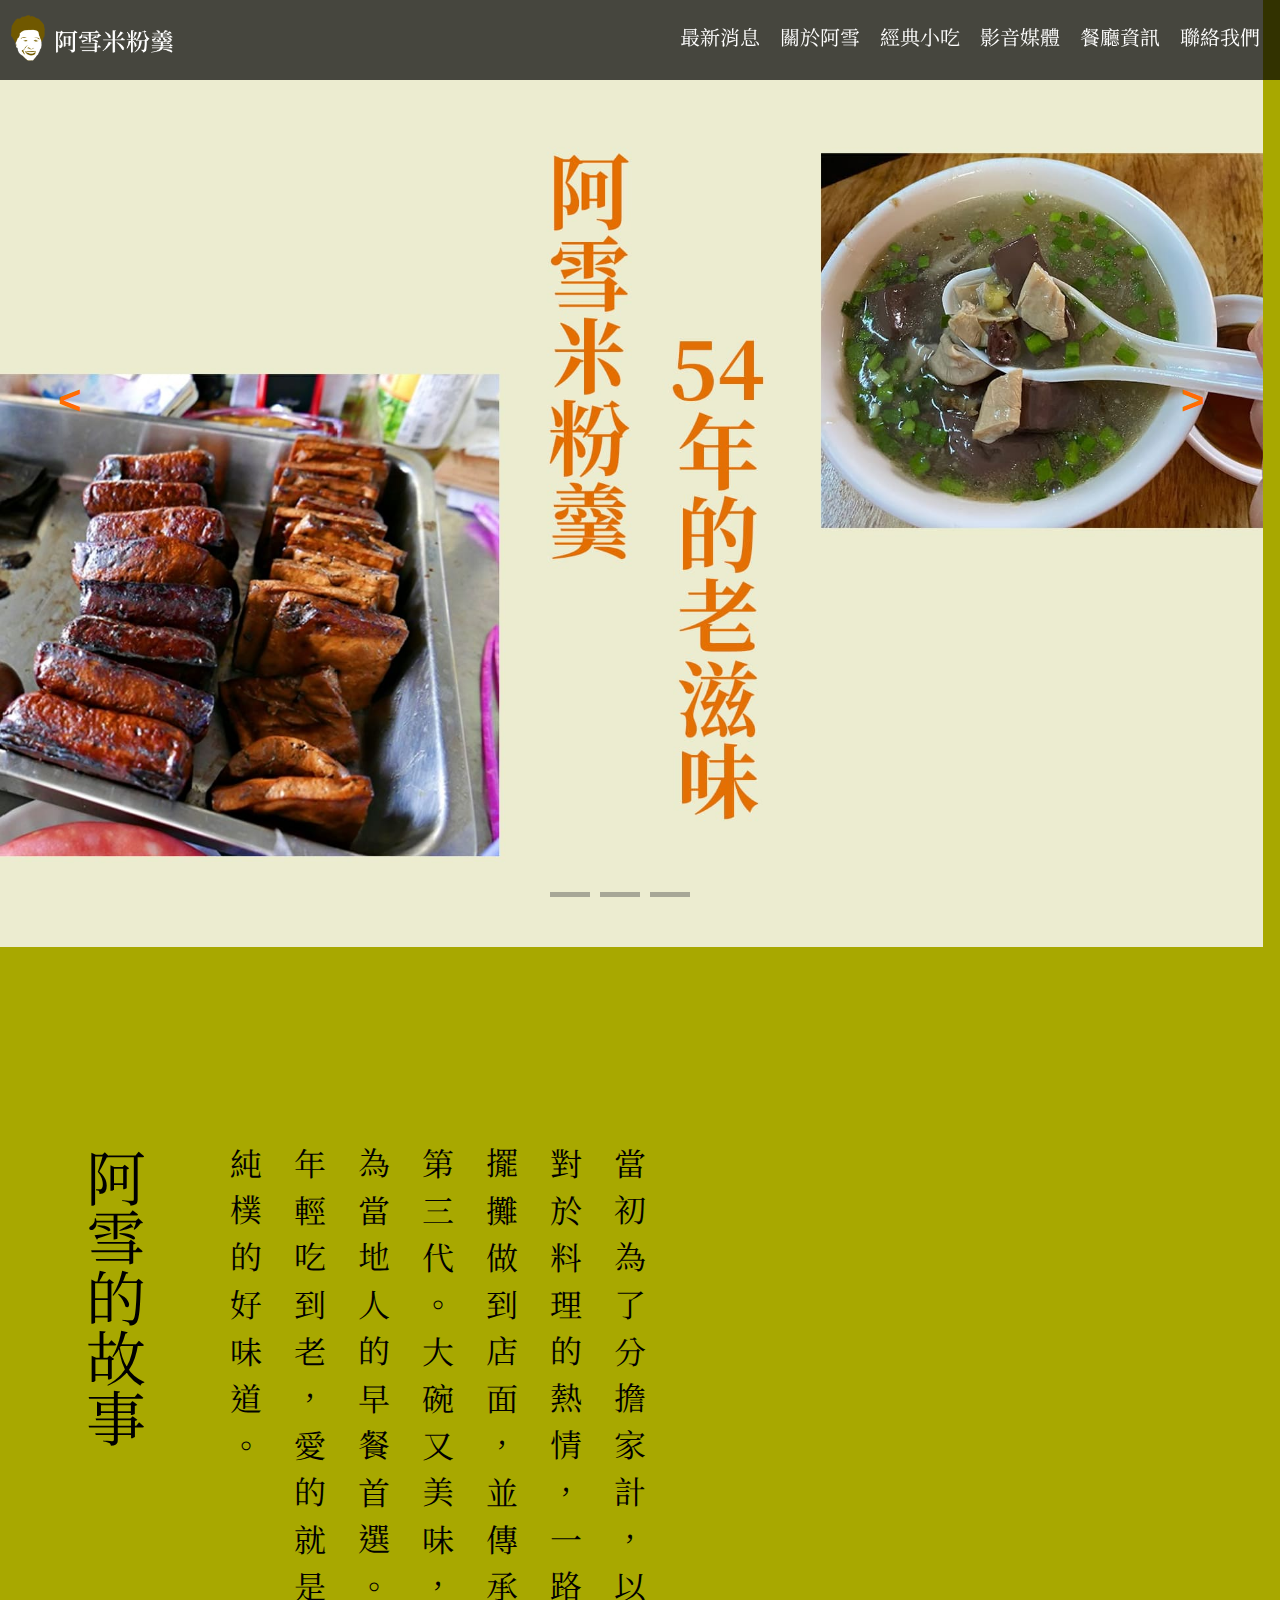
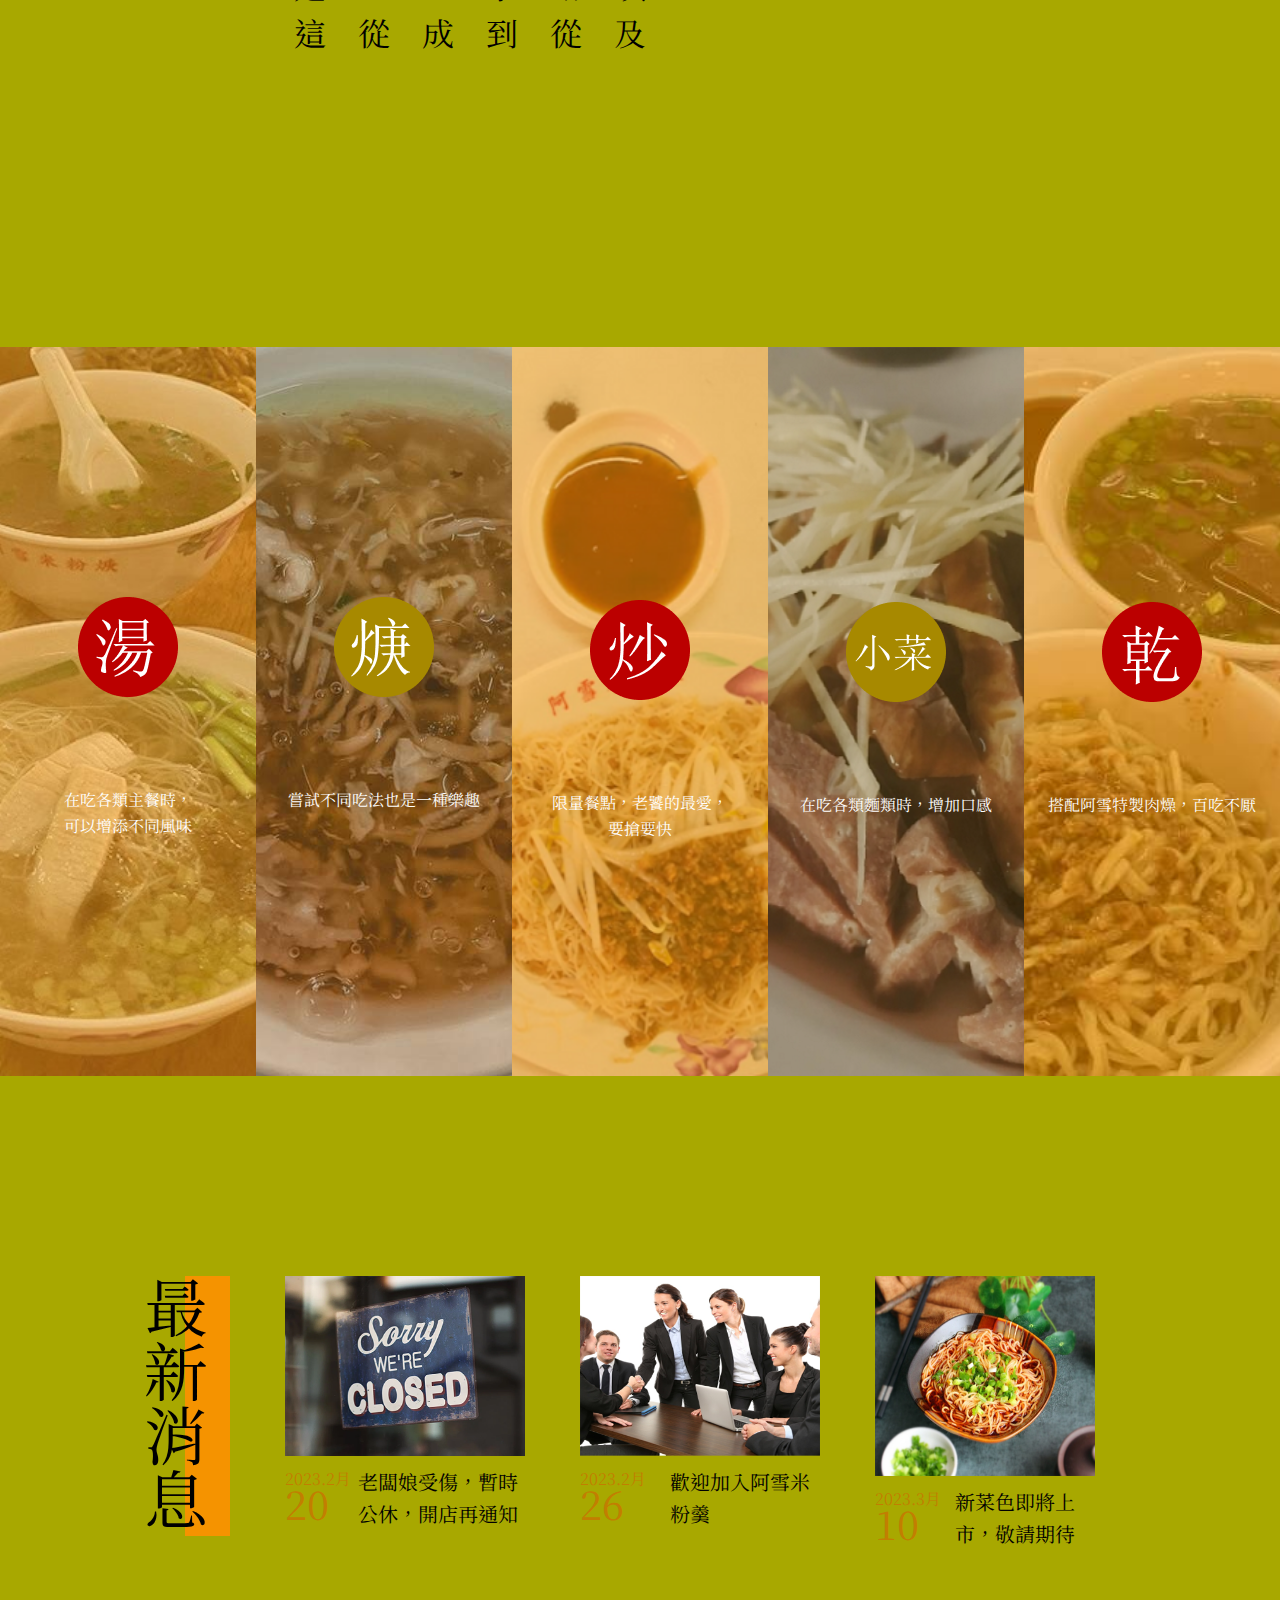
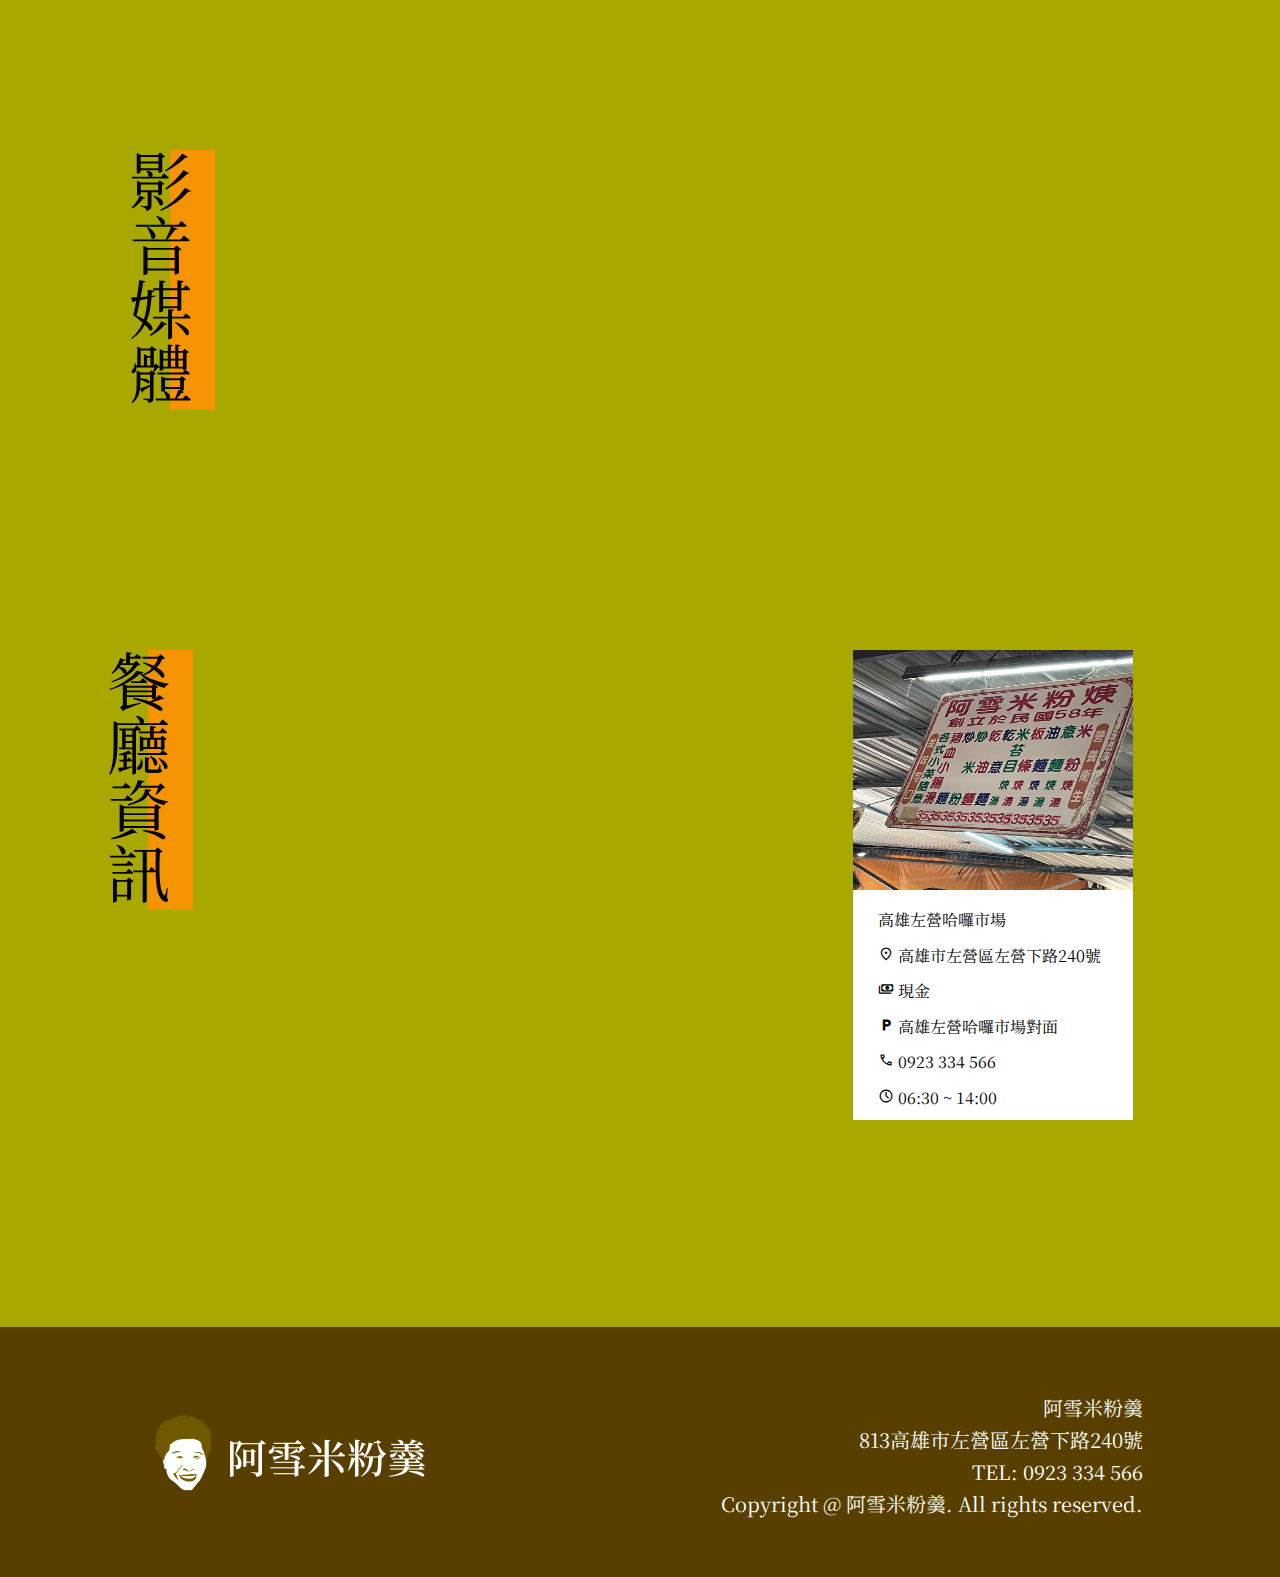
==== index.html @ b729d03d "調整" ====
<!DOCTYPE html>
<html lang="en">
    <head>
        <meta charset="UTF-8">
        <meta http-equiv="X-UA-Compatible" content="IE=edge">
        <meta name="viewport" content="width=device-width, initial-scale=1.0">
        <link href="https://fonts.googleapis.com/css2?family=Noto+Serif+TC:wght@400;500&display=swap" rel="stylesheet">
        <link rel="stylesheet" href="https://fonts.googleapis.com/css2?family=Material+Symbols+Outlined:opsz,wght,FILL,GRAD@20..48,100..700,0..1,-50..200" />
        <link rel="stylesheet" href="https://fonts.googleapis.com/css2?family=Material+Symbols+Outlined:opsz,wght,FILL,GRAD@20..48,100..700,0..1,-50..200" />
        <link rel="stylesheet" href="https://fonts.googleapis.com/css2?family=Material+Symbols+Outlined:opsz,wght,FILL,GRAD@48,400,0,0" />
        <link rel="stylesheet" href="https://fonts.googleapis.com/css2?family=Material+Symbols+Outlined:opsz,wght,FILL,GRAD@20..48,100..700,0..1,-50..200" />
        <link rel="stylesheet" href="https://fonts.googleapis.com/css2?family=Material+Symbols+Outlined:opsz,wght,FILL,GRAD@48,400,0,0" />
        <link rel="stylesheet" href="css/index.css">
        <link rel="stylesheet" href="https://cdnjs.cloudflare.com/ajax/libs/animate.css/4.1.1/animate.min.css"/>
        <title>Restaurant-Home Page</title>
    </head>
    <body>
        <div class="wrapper">
            <header>
                <!-----------------------Top Block----------------------------->
                <div class="top">
                    <a href="https://zhuanqiu.github.io/MyProject/" class="animate__animated animate__bounce animate__fadeIn" data-wow-duration="0.5s">
                        <img  src="picture/grandma-logo-top-wb.png" alt="">
                    </a>
                    <div class="menu-icon">Menu</div>
                    <ul class="menu animate__animated animate__bounce animate__fadeInDown" data-wow-duration="0.5s">
                        <li><a href="https://zhuanqiu.github.io/MyProject/restaurant-News.html">最新消息</a></li>
                        <li><a href="https://zhuanqiu.github.io/MyProject/restaurant-About%20Us.html">關於阿雪</a></li>
                        <li><a href="https://zhuanqiu.github.io/MyProject/restaurant-Menu.html">經典小吃</a></li>
                        <li><a href="https://zhuanqiu.github.io/MyProject/restaurant-Vedio.html">影音媒體</a></li>
                        <li><a href="https://zhuanqiu.github.io/MyProject/restaurant-Address.html">餐廳資訊</a></li>
                        <li><a href="https://zhuanqiu.github.io/MyProject/restaurant-Contact%20Us.html">聯絡我們</a></li>
                    </ul> 
                </div>
            </header>
            <main>
                <div class="block">
                    <div class="container">
                            <img src="picture/TOP-PIC.jpg">
                            <img src="picture/white-noodle-thick-soup.jpg">
                            <img src="picture/TOP-PIC_TOGE.jpg">
                    </div>
                    <div class="shift">
                        <button class="btn left" onclick="leftshift()">&lt;</button>
                        <button class="btn right" onclick="rightshift()">&gt;</button>
                    </div>               
                    <div class="bottom">
                        <button class="inctr" onclick="setIndex(0)"></button>
                        <button class="inctr" onclick="setIndex(1)"></button>
                        <button class="inctr" onclick="setIndex(2)"></button>
                    </div>
                        
                </div>
                <script>
                    let index = 0;
                    function refresh(){
                        if (index < 0){
                            index =1;
                        }else if(index > 2){
                            index = 0;
                        }
                        let block_el = document.querySelector('.block');
                        let width = getComputedStyle(block_el).width;
                        width = Number(width.slice(0, -2))
                        block_el.querySelector('.container').style.left = 
                        index * width * -1 + "px"
                    }
                    function createAuto(){
                            setInterval(()=>{
                            index++;
                            refresh();
                        },30000)
                    }
                    let autoTimer = createAuto();

                    

                    let refreshWrapper = (func) => {
                        return function(...arg){
                            let result = func(...arg)
                            refresh();

                            clearInterval(autoTimer);
                            autoTimer = createAuto();
                            return result;
                        }
                    }
                    let leftshift = refreshWrapper(() => {
                        index--;
                        refresh()
                    })
                    let rightshift = refreshWrapper(() => {
                        index++;
                        refresh()
                    })
                    let setIndex = refreshWrapper((idx) => {
                        index++;
                        refresh()
                    })
                    refresh();

                    

                    
                    
                </script>
                <!--------------------關於阿雪------------------------------------->
                <div class="story">
                    <ul>
                        <li class="left-colum wow animate__animated animate__fadeInLeft" data-wow-duration="1s" data-wow-delay="2s">
                            <h1>阿雪的故事</h1>
                        </li>
                        <li class="left-colum wow animate__animated animate__fadeInLeft" data-wow-duration="1s" data-wow-delay="2s">
                            <p>當初為了分擔家計，以及對於料理的熱情，一路從擺攤做到店面，並傳承到第三代。大碗又美味，成為當地人的早餐首選。從年輕吃到老，愛的就是這純樸的好味道。</p>
                        </li>
                        <li class="right-colum wow animate__animated animate__fadeInRight" data-wow-duration="1s" data-wow-delay="2s">
                            <div class="img"></div>
                        </li>
                    </ul> 
                </div>
                <!-- ------------------------美食介紹---------------------------->
                <div class="food">
                    <ul>
                        <a href="https://zhuanqiu.github.io/MyProject/restaurant-Menu.html" class="fir">
                            <li class="f1">
                                <img src="picture/soup.png"alt="">     
                                <p>
                                在吃各類主餐時，
                                <br>
                                可以增添不同風味
                                </p>
                            </li>
                        </a>
                        <a href="https://zhuanqiu.github.io/MyProject/restaurant-Menu.html" class="sec">
                            <li class="f2">
                                    <img src="picture/thick soup.png" alt="">
                                    <p>嘗試不同吃法也是一種樂趣</p>
                            </li>
                        </a>
                        <a href="https://zhuanqiu.github.io/MyProject/restaurant-Menu.html" class="thr">
                            <li class="f3">
                                <img src="picture/hot.png" alt="">
                                <p>
                                    限量餐點，老饕的最愛，
                                <br>    
                                    要搶要快
                                </p>
                            </li>
                        </a>
                        <a href="https://zhuanqiu.github.io/MyProject/restaurant-Menu.html"  class="fou">
                            <li class="f4">
                                <img src="picture/dish.png" alt="">
                                <p>在吃各類麵類時，增加口感 </p>
                            </li>
                        </a>
                        <a href="https://zhuanqiu.github.io/MyProject/restaurant-Menu.html" class="fit">
                            <li class="f5">
                                <img src="picture/dry.png" alt="">
                                <p>搭配阿雪特製肉燥，百吃不厭 </p>
                            </li>
                        </a>
                    </ul>                    
                </div>
                <!----------------------最新消息-------------------------------->
                <div class="news">
                    <ul>
                        <h1>
                            <span>最新消息</span>
                        </h1>
                        <a href="#" class="news1">
                            <li>
                                <img src="picture/last-news.png" alt="">
                                <span class="date1">
                                    <span class="my">2023.2月</span>
                                    <span class="d">20</span>
                                </span>
                                <p>老闆娘受傷，暫時公休，開店再通知</p>
                            </li>
                            </a>
                            <a href="#" class="news2">
                                <li>
                                    <img src="picture/employ.png" alt="">
                                    <span class="date1">
                                        <span class="my">2023.2月</span>
                                        <span class="d">26</span>
                                    </span>
                                    <p>歡迎加入阿雪米粉羹</p>
                                </li>
                            </a>
                            <a href="#" class="news3">
                                <li>
                                    <img src="picture/new-product.png" alt="">
                                    <span class="date3">
                                        <span class="my">2023.3月</span>
                                        <span class="d">10</span>
                                    </span>
                                    <p>新菜色即將上市，敬請期待</p>
                                </li>
                            </a>
                        </ul>
                    </div>
                <!-----------------------------影音媒體--------------------->
                <div class="vedio">
                    <h1>
                        <span>影音媒體</span>
                    </h1>
                    <iframe width="600" height="300" src="https://www.youtube.com/embed/AGi_nDylhfI?start=317" title="YouTube video player" frameborder="0" allow="accelerometer; autoplay; clipboard-write; encrypted-media; gyroscope; picture-in-picture; web-share" allowfullscreen></iframe>
                </div>
                <!-----------------------------餐廳資訊--------------------->
                <div class="map">
                    <ul class="info">
                        <h1>
                            <span>餐廳資訊</span>
                        </h1>
                        <li>
                            <iframe src="https://www.google.com/maps/embed?pb=!1m14!1m8!1m3!1d14724.138556381095!2d120.2983746!3d22.6897544!3m2!1i1024!2i768!4f13.1!3m3!1m2!1s0x346e0577c6ba09c3%3A0xca2cf3f99656f669!2z6Zi_6Zuq57Gz57KJ5765!5e0!3m2!1szh-TW!2stw!4v1678613363602!5m2!1szh-TW!2stw" width="600" height="470" style="border:0;" allowfullscreen="" loading="lazy" referrerpolicy="no-referrer-when-downgrade"></iframe>
                        </li>
                        <li class="sign">
                            <ul>
                                <img src="picture/main menu.jpg" alt="">
                                <li>高雄左營哈囉市場</li>
                                <li>
                                    <span class="material-symbols-outlined">
                                        location_on
                                    </span>
                                    高雄市左營區左營下路240號</li>
                                <li>
                                    <span class="material-symbols-outlined">
                                        payments
                                    </span>
                                    現金
                                </li>
                                <li>
                                    <span class="material-symbols-outlined">
                                        local_parking
                                    </span>
                                    高雄左營哈囉市場對面</li>
                                <li>
                                    <span class="material-symbols-outlined">
                                        call
                                    </span>
                                    0923 334 566</li>
                                <li>
                                    <span class="material-symbols-outlined">
                                        schedule
                                    </span>
                                    06:30 ~ 14:00</li>
                            </ul>
                        </li>
                    </ul>
                </div>
            </main>
                <!-- footer -->
            <footer>
                <div class="footer">
                    <a href="#">
                        <img src="picture/grandma-logo-top-wb.png" alt="">
                    </a>
                    <p>
                        阿雪米粉羹
                        <br>
                        813高雄市左營區左營下路240號
                        <br>
                        TEL: 0923 334 566
                        <br>
                        Copyright @ 阿雪米粉羹. All rights reserved.
                    </p>
                </div>
            <!-- footer End -->
            </footer>
                <button onclick="topFunction()" id="btn" title="Gototop"><img src="picture/to_top.png" ></button>
        </div>
        <script src="https://ajax.googleapis.com/ajax/libs/jquery/3.6.3/jquery.min.js"></script>
        <script src="https://cdnjs.cloudflare.com/ajax/libs/wow/1.1.2/wow.min.js"></script>
        <script>
            
            (function(){
                if($(window).width >= 414){
                    new WOW().init();
                }
            })();
            $(function(){             
                $(window).scroll(function() {
                    var scroll = $(window).scrollTop();
                        if (scroll >= 100) {
                            $('header').css('background-color', '#d35f00');
                            $('.menu a').css('color', 'black');
                            $('.top a').eq(0).html('<img src="picture/grandma-logo-top-wb_1.png" alt="">');
                        } else {
                            $('header').css('background-color', 'rgba(0, 0, 0, 0.700)');
                            $('.menu a').css('color', 'white');
                            $('.top a').eq(0).html('<img src="picture/grandma-logo-top-wb.png" alt="">');
                        }
                    });
                    $('.menu-icon').click(function(){
                        $('.menu').slideToggle();
                        $('.menu-icon').toggleClass("-on");                      
                    })

                })
            window.onscroll = scrollFunction;
            function scrollFunction() { 
                if (document.body.scrollTop > 1300 || document.documentElement.scrollTop > 200) {
                    document.getElementById("btn").style.display = "block";
                } else {
                    document.getElementById("btn").style.display = "none";
                }
            }

            
            function topFunction() {
            document.body.scrollTop = 0;
            document.documentElement.scrollTop = 0; 
            }
            

        </script>
    </body>
</html>
---- css/index.css ----
@import url('reset.css');

body{
    background-image: url('../picture/BG.jpg');
    background-color: rgb(168, 168, 0);
    background-blend-mode:hard-light;
    width: 100%;
    background-size: cover;
    font-family: 'Noto Serif TC', serif;
    font-size: 16px;
    line-height: 1.6;
    background-attachment: fixed;
}

a{
    text-decoration: none;
    color: white;
}
.wrapper{
    margin: 0 auto;
    width: 100%;
}

/*---------------Top-------------------*/
header{
    margin: 0 auto;
    width: 100%;
    background-color: rgba(0, 0, 0, 0.7);
    position: fixed;
    /* 用fixed不會占空間 */
    z-index: 100;
}
.top{
    width: 100%;
    height: 80px;
    margin: 0 auto;
    display: flex;
    justify-content: space-between;
}

.top img{
    height: 60px;
    margin-top: 10px;
}

.top li{
    float: left;
    margin-top: 21px;
    margin-right: 20px;
    font-size: 20px;
    display: block;
}


.top li a:hover{
    color: #d38900;
}

.menu-icon{
    display: none;
}
.menu-icon.-on{
    background-color:#b45100;
    border-radius:10%;
    height:30px;
    width:45px;                
    box-shadow: 1px 1px 1px 1px inset #482000;                            
    padding-left: 5px;
}

/* ----------------關於阿雪-------------- */
main{
    margin: 0 auto;
}
.block{
    width: 1263px;
    height: 100%;
    position: relative;
    overflow: hidden;
}
.block .container{
    width: 100%;
    height: 100%;
    display: flex;
    flex-direction: row;
    position: relative;
    transition: all 1s;
}
.container img{
    width: 100%;
    height: 100%;
    flex-shrink: 0;
    object-fit: cover;
    display: block;
}
.block .shift .btn{
    position: absolute;
    margin: 350px auto;
    top: 0;
    bottom: 0;
    background-color: rgba(166, 61, 236, 0);
    color: rgb(255, 108, 3);

    width: 100px;
    height: 100px;

    font-size: 40px;
    font-weight: bold;
    text-align: center;
    line-height: 50px;
    border-radius: 50%;
    border: rgba(0, 0, 0, 0);
    user-select: none;
}
.block .shift .btn:hover{
    background-color: rgba(180, 180, 180, 0.235);
}
.block .shift .left{
    cursor: pointer;
    left: 20px;
}
.block .shift .right{
    cursor: pointer;
    right: 20px;
}
.bottom{
    position: absolute;
    left: 550px;
    bottom: 50px;
    display: flex;
    gap: 10px;
}
.bottom .inctr{
    height: 5px;
    width: 40px;
    border: rgba(0, 0, 0, 0);
    background-color: rgba(83, 83, 83, 0.454);
    cursor: pointer;
}
.bottom .inctr:hover{
    background-color: rgba(157, 126, 1, 0.71);
}
/* --------------故事------------------ */
.story{
    margin: 200px auto;
    width: 1200px;
}
.story ul{
    display: flex;
    flex-direction: row;
    justify-content: center;
}
.story h1{
    text-align: center;
    font-size: 60px;
    writing-mode: vertical-rl;
}

.story p{
    font-size: 32px;
    margin: 0 50px;
    line-height: 2;
    letter-spacing: 15px;
    height: 552px; 
    writing-mode: vertical-rl;
}
 .img{
    width:500px; 
    height:600px; 
    border-radius:50%;
    filter: brightness(80%) sepia(40%);
    animation-name: grandma; 
    animation-duration: 10s; 
    animation-timing-function: cubic-bezier(0.895, 0.03, 0.685, 0.895);
    animation-iteration-count: infinite;
}
@keyframes grandma { 
     0%{
        background-image: url('../picture/about-grandma-top_1.jpg');
      }
      50% {
        background-image: url('../picture/about-grandma-top_3.JPG');
        background-position: center center;
      }
      100% {
        background-image: url('../picture/about-grandma-top_1.jpg');
        
      }
}

/* ----------------美食介紹-------------- */
.food{
    margin: 0 auto 200px;
    width: 100%;
    height: 100%; 
    font-size: 16px;
    box-sizing: border-box;
    overflow: hidden;
}
.food ul{
    margin: 0 auto;
    display: flex;
    flex-wrap: nowrap;
    text-align: center;
}
.food ul li{
    width: 100%;
    height: 100%;
    color: #fff;
    margin: 135px 0;
}

.food img{
    margin: 100px 0px 100px;
}
.food p{
    margin: 0px 0px 100px;
}
.fir {
    width: 380px;
    background-repeat: no-repeat;
    background-image: url('../picture/soup-big.jpg');
    background-size: cover;
    background-position: center center;
    
}
.fir img{
    margin: 115px 0px 90px;
}
.f1{
    display: block;
    display: flex;
    flex-direction: column;
    align-items: center;
    
}
.fir:hover{
    transform: scale(1.05 ,1.1);
    transition: .3s .03s;
}
.f1:hover{
    transform: scale(1.1);
    transition: .3s .03s;
}
.sec {
    width: 380px;
    background-repeat: no-repeat;
    background-image: url('../picture/thick-soup-noodle.jpg');
    background-size: cover;
    background-position: center center;
}
.sec img{
    margin: 115px 0px 90px;
}
.sec:hover{
    transform: scale(1.05 ,1.1);
    transition: .3s .03s;
}
.f2:hover{
    transform: scale(1.1);
    transition: .3s .03s;
}
.f2{
    width: 100%;
    height: 100%;
    display: block;
    display: flex;
    flex-direction: column;
    align-items: center;
}

.thr {
    width: 380px;
    background-repeat: no-repeat;
    background-image: url('../picture/hot-big.png');
    background-size: cover;
    background-position: center center;
}
.thr img{
    margin: 118px 0px 90px;
}
.thr:hover{
    transform: scale(1.05 ,1.1);
    transition: .3s .03s;
}
.f3:hover{
    transform: scale(1.1);
    transition: .3s .03s;
}
.f3{
    width: 100%;
    height: 100%;
    display: block;
    display: flex;
    flex-direction: column;
    align-items: center;
}
.fou {
    width: 380px;
    background-image: url('../picture/dish-big.png');
    background-size: cover;
    background-position: center center;
}
.fou img{
    margin: 120px 0px 90px;
}
.fou:hover{
 
    transform: scale(1.05 ,1.1);
    transition: .3s .03s;
}
.f4:hover{
    transform: scale(1.1);
    transition: .3s .03s;
}
.f4{
    
    width: 100%;
    height: 100%;
    display: block;
    display: flex;
    flex-direction: column;
    align-items: center;
}
.fit:hover{
    transform: scale(1.05,1.1);
    transition: .3s .03s;
}
.f5:hover{
    transform: scale(1.05 ,1.1);
    transition: .3s .03s;
}
.fit {
    width: 380px;
    background-repeat: no-repeat;
    background-image: url('../picture/dry-big.jpg');
    background-size: cover;
    background-position: bottom center;
}
.fit img{
    margin: 120px 0px 90px;
}
.f5{
    width: 100%;
    height: 100%;
    display: block;
    display: flex;
    flex-direction: column;
    align-items: center;
}
/* ---------------------news------------- */
.news{
    margin: 140px auto 200px;
    width: 100%;
}
.news h1{
    writing-mode: vertical-rl;
    font-size: 64px;
    background-color: rgba(245, 147, 0, 1);
    width: 45px;
    height: 260px;
    position: relative;
}
.news h1 span{
    position: absolute;
    top: -1px;
    left: -60px;
}
.news ul{
    display: flex;
    flex-direction: row;
    justify-content: center;
    font-size: 20px;
}
.news li{
    margin-left: 55px;
}
.news a{
    color: black;
    display: flex;
}
/* -----news1------- */
.news1 img{
    width: 240px;
    height: 180px;
    display: block;
    margin-bottom: 10px;
}
.date1{
    position: relative;
}
.date1 .my{
    font-size: 16px;
    width: 100px;
    position: absolute;
    top: 0;
    left: 0;
    color: #c27e01;
}
.date1 .d{
    position: absolute;
    font-size: 40px;
    top: 5px;
    left: 0;
    color: #c27e01;
}
.news1 p{
    float: right;
    width: 167px;
}
/* -----news2------- */
.news2 img{
    width: 240px;
    height: 180px;
    display: block;
    margin-bottom: 10px;
}
.date2{
    position: relative;
}
.date2 .my{
    font-size: 16px;
    width: 100px;
    position: absolute;
    top: 0;
    left: 0;
    color: #c27e01;
}
.date2 .d{
    position: absolute;
    font-size: 40px;
    top: 5px;
    left: 0;
    color: #c27e01;
}
.news2 p{
    width: 50px;
    float: right;
    width: 150px;
}
/* -----news3------- */
.news3 img{
    width: 220px;
    height: 200px;
    display: block;
    margin-bottom: 10px;
}
.date3{
    position: relative;
}
.date3 .my{
    font-size: 16px;
    width: 100px;
    position: absolute;
    top: 0;
    left: 0;
    color: #c27e01;
}
.date3 .d{
    position: absolute;
    font-size: 40px;
    top: 5px;
    left: 0;
    color: #c27e01;
}
.news3 p{
    width: 50px;
    float: right;
    width: 140px;
}
/* ----------------vedio--------------- */
.vedio{
    margin: 0 auto;
    width: 940px;
    display: flex;
    margin-bottom: 200px;
}
.vedio h1{
    writing-mode: vertical-rl;
    font-size: 64px;
    background-color: rgba(245, 147, 0, 1);
    width: 45px;
    height: 260px;
    position: relative;
}
.vedio h1 span{
    position: absolute;
    top: -1px;
    left: -60px;
}
.vedio iframe{
    margin: 0 auto;
}
/* ----------------map--------------- */
.map{
    margin: 0 auto;
    width: 1200px;
    margin-bottom: 200px;
}
.info h1{
    writing-mode: vertical-rl;
    font-size: 64px;
    background-color: rgba(245, 147, 0, 1);
    width: 45px;
    height: 260px;
    position: relative;
}
.info h1 span{
    position: absolute;
    top: -1px;
    left: -60px;
}
.map iframe{
    padding-left: 30px;
    padding-right: 30px;
}
.map .info{
    display: flex;
    justify-content: center;
}
.sign{
    width: 280px;
    height: 470px;
    background-color: #fff;
}
.sign img {
    width: 280px;
    height: 240px;
    background-size: cover;
    background-position: center center;
}

.sign li{
    font-size: 16px;
    padding:0 25px 0 25px;
    margin-top: 10px;
    margin-bottom: 10px;
}
.material-symbols-outlined{
    font-size: 16px;
}
/* ----------------TO the top-------------- */
#btn {
    background-color: #fff;
    width: 85px;
    height: 85px;
    display: none;
    position: fixed;
    bottom: 30px;
    right: 30px;
    border-radius: 50%;
    opacity:1;
    cursor: pointer;
    border: none;
  }
#btn img{
    width: 85px;
    height: 85px;
    position: absolute;
    top: 0;
    left: 0;
}
  #btn:hover {
    background-color: rgba(120, 120, 120, 0.194);
  }
/* ----------------footer-------------- */
footer{
    margin: 0 auto;
    width: 100%;
    height: 250px;
    background-color: #583F00;
    color: #fff;
    font-size: 20px;
}
.footer{
    width: 100%;
    padding-top: 65px;
    display: flex;
    align-items: center;
    justify-content: space-around;
}

.footer img{
    display: block;
    height: 100px;
    margin-bottom: 1rem;
}

.footer p{
    display: block;
    text-align: right;
    color: white;
    margin-bottom: 1rem;
}

@media screen and (max-width: 414px) {
    body{
        width: 414px;
        margin: 0;
    }
    .wrapper{
        width: 414px;
        margin: 0;
    }
    header{
        background-color: rgba(0, 0, 0, 0.700);
        margin: 0;
        width: 414px;
        position: relative;
        z-index: 100;
        position: fixed;
    }
    .top{
        width: 414px;
        height:45px
    }
    .top img{
        height: 30px;
        margin-top: 7px;
        margin-left: 10px;
    }
    .bottom{
        position: absolute;
        left: 142px;
        bottom: 10px;
    }
    .bottom .inctr{
        height: 5px;
    }
    .block .shift .btn{
        width: 50px;  
        height: 50px;  
        font-size: 24px;
        margin: 135px -17px;
        cursor: pointer;
    }
    .menu{
        position: absolute;
        text-align: center;
        background-color: rgba(0, 0, 0, 1);
        top: 45px;
        left: 0px;
        width: 414px;
        padding-right: 0;
        display: none;
    }
    .animate__fadeInDown{
        animation-name:none !important;
    }
    .top li{
        width: 100%;
        margin: 0px 0px;
        line-height: 70px;
        border-bottom: 1px solid #ffffff;
    }
    .top li a{
        color: #fff !important;
    }
    .block{
        max-width: 100%;
        height: 100%;
        position: relative;
        overflow: hidden;
    }
    .block .container{
        max-width: 100%;
        height: 100%;
        display: flex;
        flex-direction: row;
        position: relative;
        transition: all 1s;
    }
    .container img{
        max-width: 100%;
        height: 100%;
        flex-shrink: 0;
        object-fit: cover;
        display: block;
    }
    .menu-icon{
        font-size: 15px;
        display: block;
        color: #fff;
        margin-right: 20px;
        margin-top: 10px;
    }
    
    main{
        max-width: 100%;
        position: relative;
        padding-bottom: 50px;
    }
    .main-label h1{
        font-size: 30px;
        margin: auto 144px;
    }
    .label{
        max-width: 100%;
    }
    .label ul{
        width:auto;
        display: flex;
        justify-content: center;
        padding-top: 10px;
        padding-left: 0;
        padding-right: 21px;
    }
    .label li{
        font-size: 12px;
        padding-left: 0;
    }
    .label li:nth-child(2)::before{
        content: '/ ';
        font-size: 12px;
    }
    .story{
        width: 414px;
        margin: auto;
    }
    .story ul{
        width: 414px;
        display: flex;
        flex-direction: column;
    }
    .story h1{
        font-size: 36px;
        writing-mode: horizontal-tb;
        margin-bottom: 50px;
        margin-top: 50px;
    }
    .story p{
        max-width: 100%;
        height: 419px;
        margin: auto;
        font-size: 27px;
        margin-bottom: 50px;
        letter-spacing:5px;
    }
    .img{
        width: 350px;
        height: 380px;
        margin: 0 auto;
    }
    .story li img::before{
        content:'';
        width: 100%;
        height: 100%;
        border-radius: 50%;
        box-shadow: 0 0 30px 10px rgba(255,255,255,.7) inset;
    }
    .food{
        margin-top: 50px;
        margin-bottom: 100px;
    }
    .food ul{
        display: flex;
        flex-direction: column;
        font-size: 20px;
        font-weight: bold;
    }
    .fir{
        width: 414px;
        height: 294px;
        background-position: center -195px;
    }
    .fir img{
        margin:-61px 0px 23px;
    }
    .sec{
        width: 414px;
        height: 294px;
    }
    .sec img{
        margin:-61px 0px 23px;
    }
    .thr{
        width: 414px;
        height: 270px;
        background-position: center -243px;
    }
    .thr img{
        margin:-84px 0px 23px;
    }
    .fou{
        width: 414px;
        height: 294px;
    }
    .fou img{
        margin:-61px 0px 23px;
    }
    .fit{
        width: 414px;
        height: 294px;
        background-position: center -275px;
    }
    .fit img{
        margin:-61px 0px 23px;
    }
    .news{
        max-width: 100%;
        margin: 0 auto;
        margin-bottom: 100px;
    }
    .news ul{
        display: flex;
        flex-direction: column;
        max-width: 100%;
    }
    .news h1{
        margin: 0 auto;
        writing-mode:horizontal-tb;
        font-size: 30px;
        width: 150px;
        height: 20px;
        position:relative;
        background-color: rgba(245, 147, 0, 1);
    }
    .news h1 span{
        position: absolute;
        top: -26px;
        left: 16px;
    }
    .news li{
        margin: 0 auto;
        border-bottom: 1px solid red;
        margin-bottom: 10px;
        margin-top: 20px;
    }
    .vedio{
        margin: 0 auto;
        max-width: 100%;
        display: flex;
        flex-direction: column;
        margin-bottom: 100px;
    }
    .vedio h1{
        margin: 0 auto;
        margin-bottom: 10px;
        writing-mode:horizontal-tb;
        font-size: 30px;
        width: 150px;
        height: 20px;
        position:relative;
        background-color: rgba(245, 147, 0, 1);
    }
    .vedio h1 span{
        position: absolute;
        top: -26px;
        left: 16px;
        
    }
    .vedio iframe{
        margin: auto 54px;
        max-width: 100%;
        width: 300px;
        height: 200px;
        padding-bottom: 0;
        position: relative;
    }
    .map{
        margin: 0 auto;
        max-width: 100%;
    }
    .map iframe{
        max-width: 100%;
    }
    .map h1{
        margin: 0 auto;
        margin-bottom: 10px;
        writing-mode:horizontal-tb;
        font-size: 30px;
        width: 150px;
        height: 20px;
        position:relative;
        background-color: rgba(245, 147, 0, 1);
    }
    .map h1 span{
        position: absolute;
        top: -26px;
        left: 16px;
    }
    .map iframe{
        margin: 0 auto;
        width: 300px;
        height: 200px;
        margin-bottom: 20px;
        position: relative;
        padding-left: 0;
        padding-right: 0;
    }
    .map li{
        margin: 0 auto;
    }
    .map .info{
        max-width: 100%;
        display: flex;
        flex-direction: column;
    }
    .sign{
        max-width: 100%;
        margin: 0 auto;
        height:425px;
    }
    #btn{
        width: 40px;
        height: 40px;
    }
    #btn img{
        width: 40px;
        height: 40px;
    }
    footer{
        margin: 0;
        max-width: 100%;
        height: 150px;
        background-color: #583F00;
        color: #fff;
        font-size: 12px;
    }
    .footer{
        width: auto;
        display: block;
        position: relative;
    }
    
    .footer img{
        display: none;
    }
    
    .footer p{
        position: absolute;
        top: 42px;
        left: 77px;
        display: block;
        text-align: center;
        color: white;
    }

}
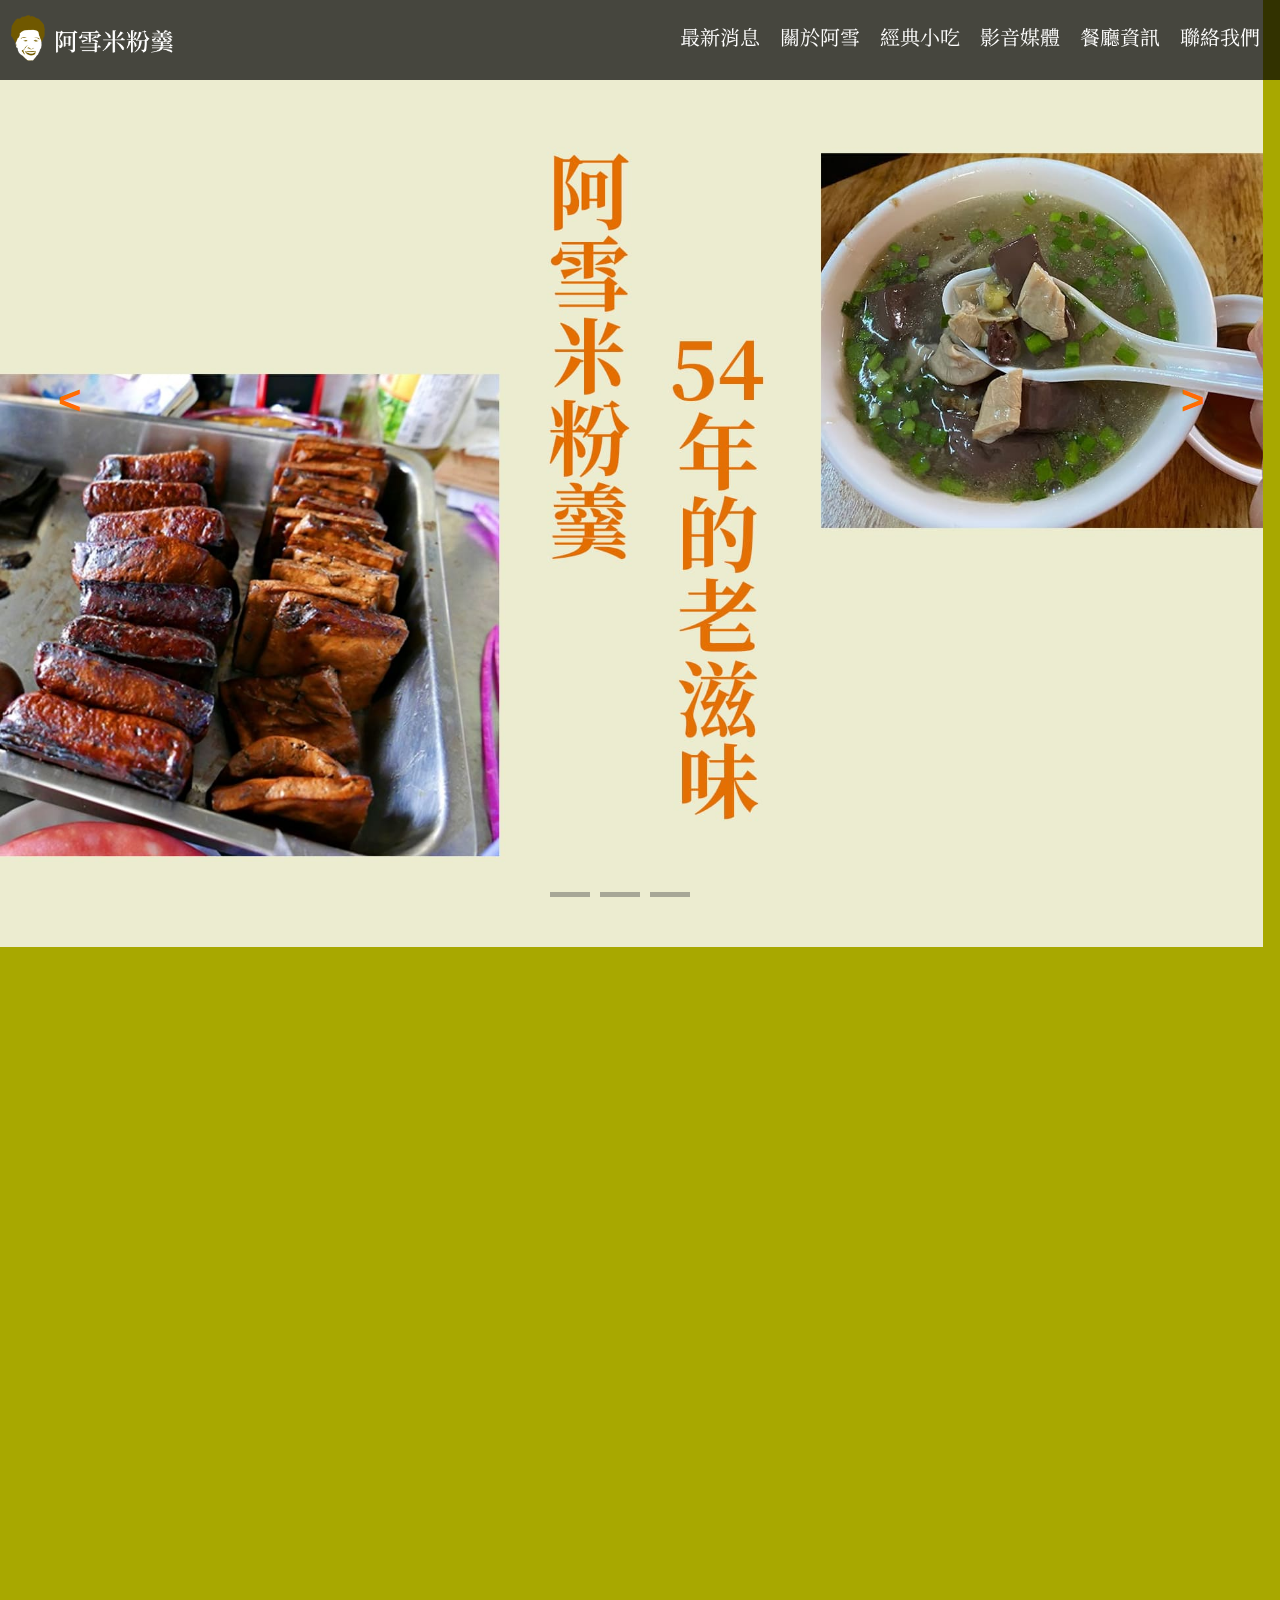
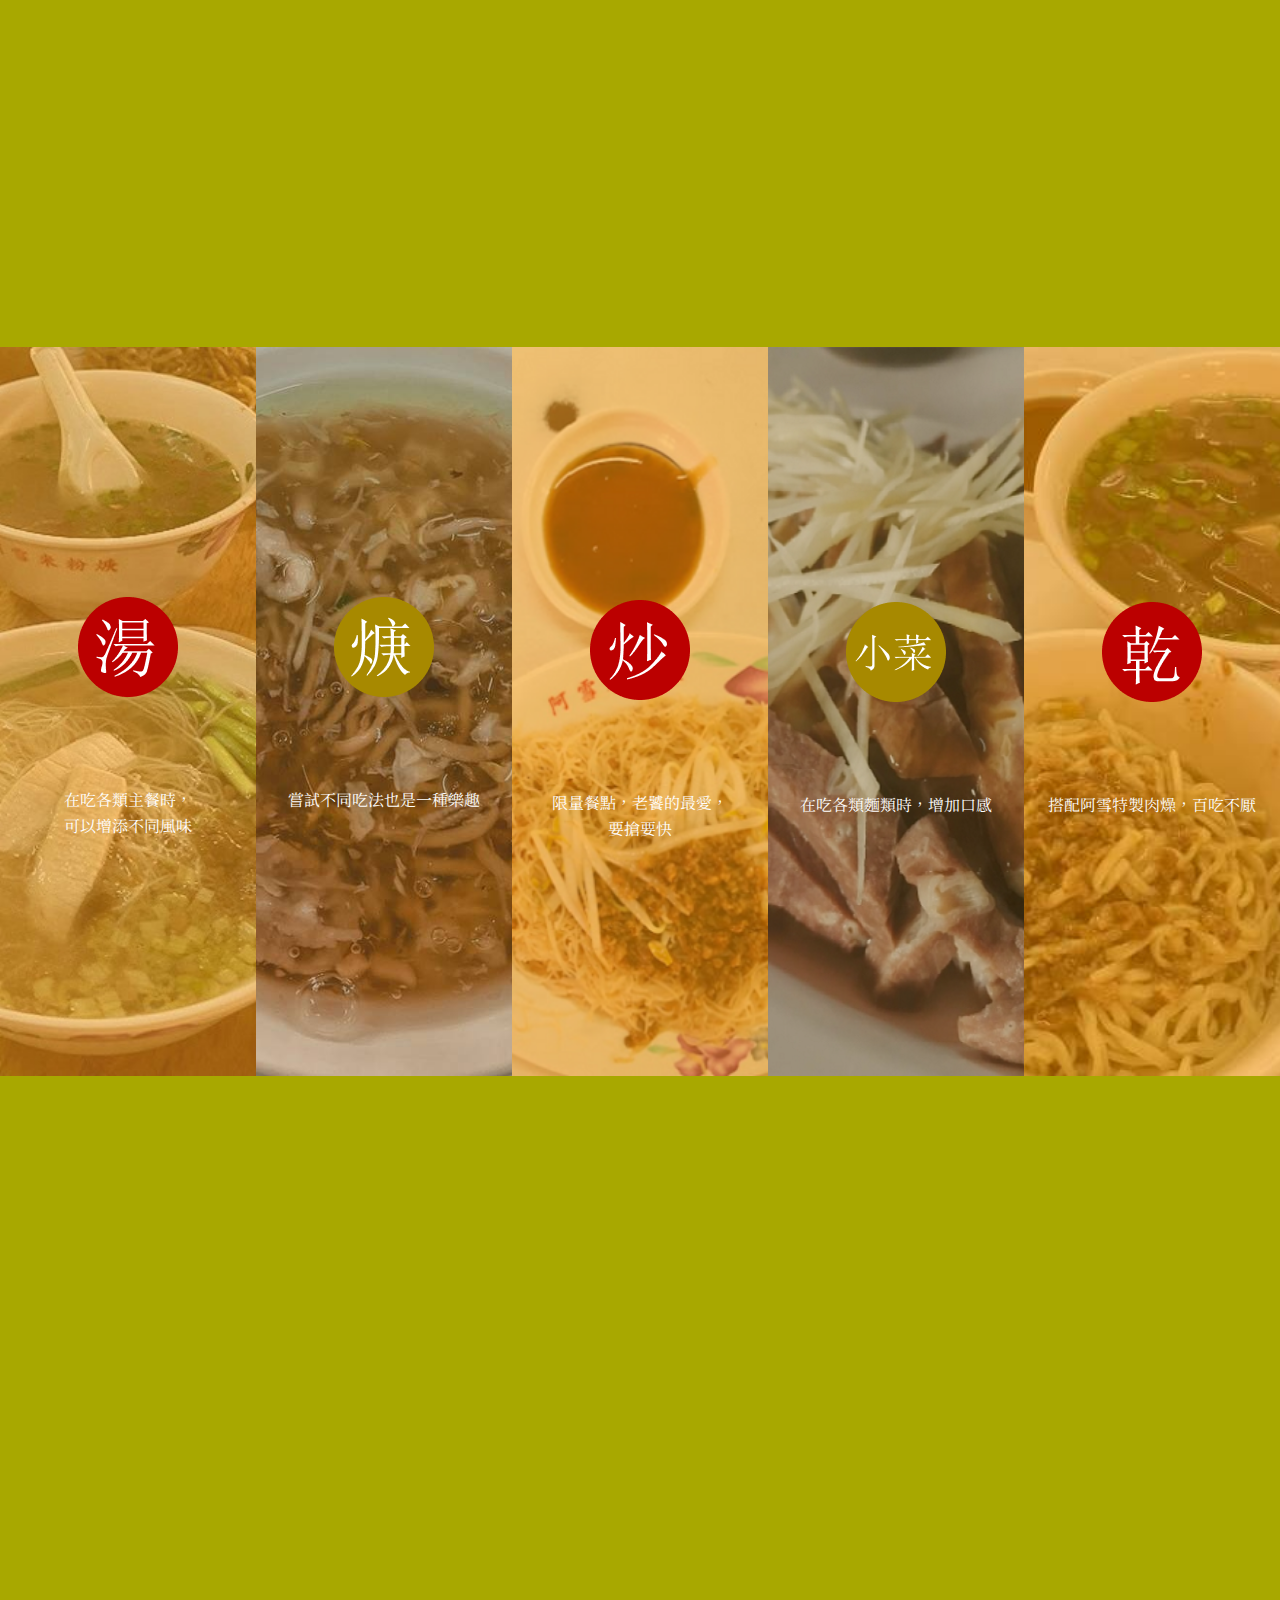
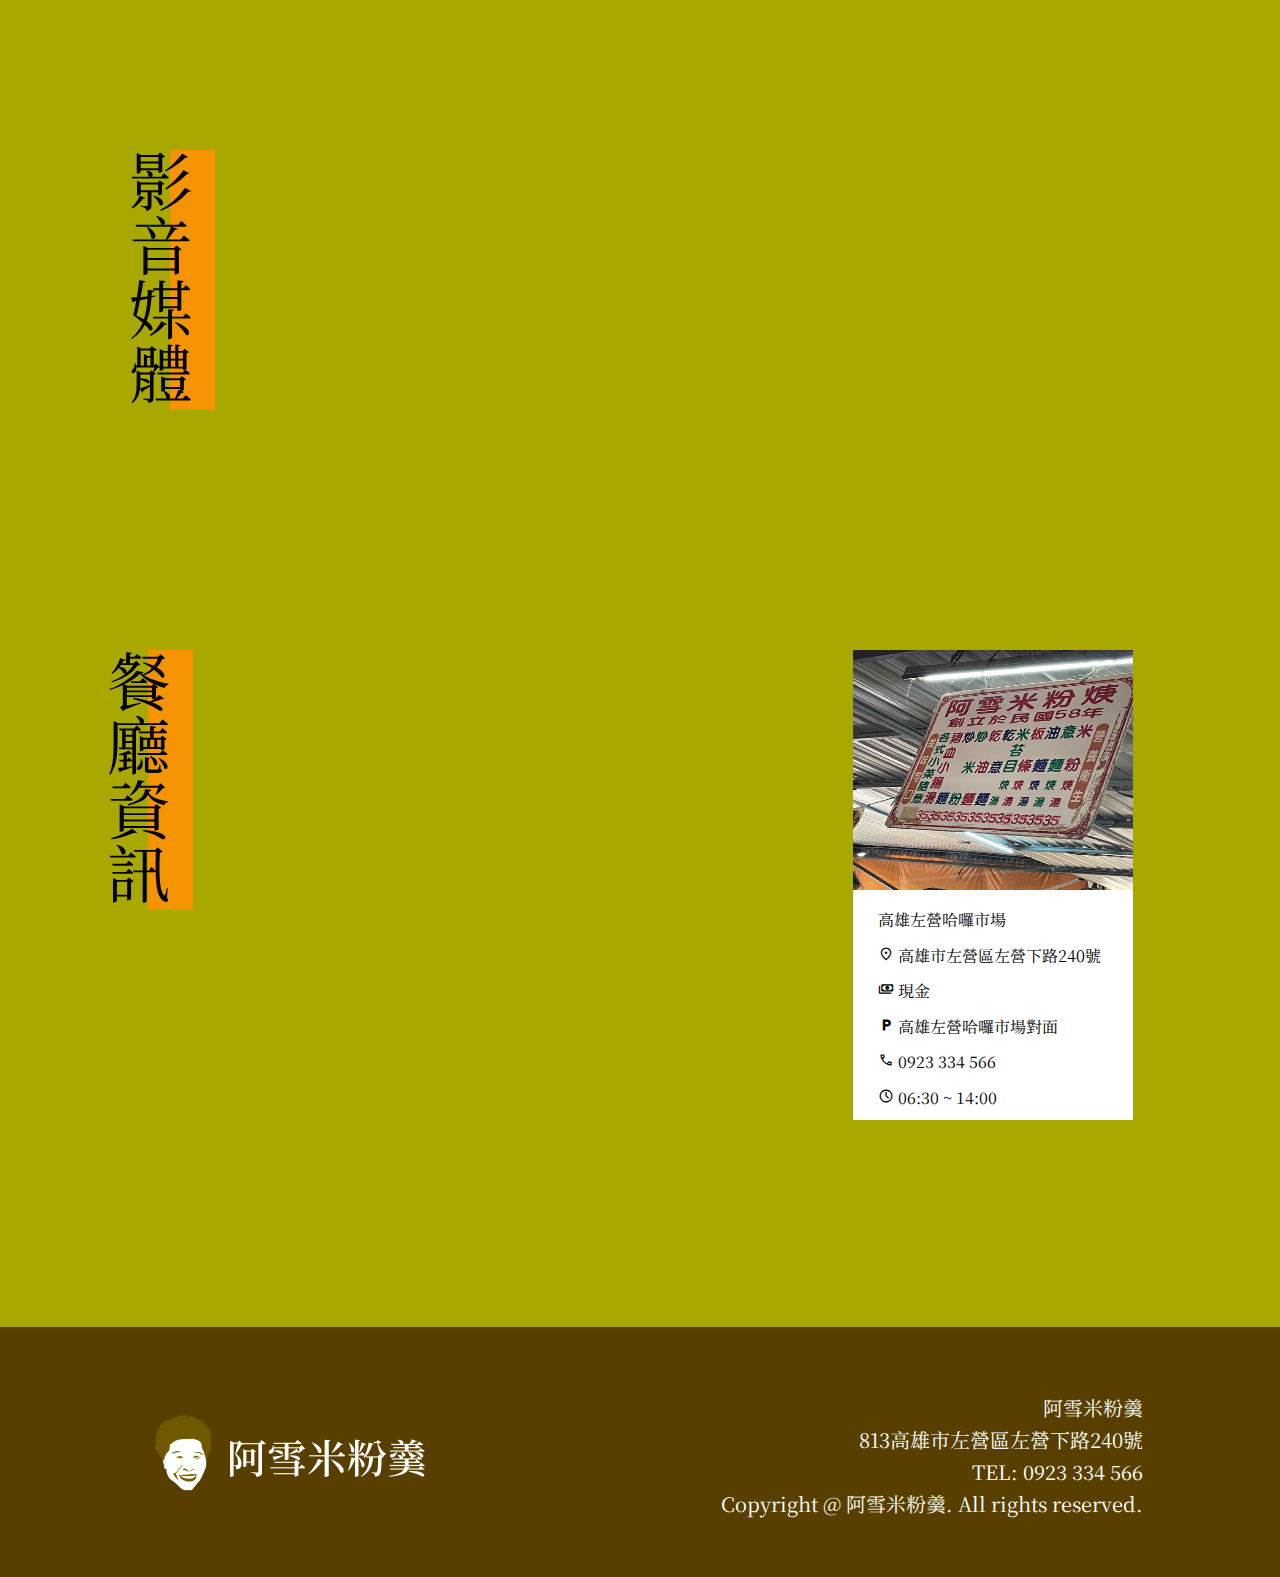
==== commit ed596f63: "微調" ====
--- a/index.html
+++ b/index.html
@@ -12,6 +12,7 @@
         <link rel="stylesheet" href="https://fonts.googleapis.com/css2?family=Material+Symbols+Outlined:opsz,wght,FILL,GRAD@48,400,0,0" />
         <link rel="stylesheet" href="css/index.css">
         <link rel="stylesheet" href="https://cdnjs.cloudflare.com/ajax/libs/animate.css/4.1.1/animate.min.css"/>
+        <link href="https://unpkg.com/aos@2.3.1/dist/aos.css" rel="stylesheet">
         <title>Restaurant-Home Page</title>
     </head>
     <body>
@@ -105,18 +106,18 @@
                     
                 </script>
                 <!--------------------關於阿雪------------------------------------->
-                <div class="story">
+                <div class="story" data-aos="fade-up" data-aos-anchor-placement="top-center">
                     <ul>
-                        <li class="left-colum wow animate__animated animate__fadeInLeft" data-wow-duration="1s" data-wow-delay="2s">
+                        <li>
                             <h1>阿雪的故事</h1>
                         </li>
-                        <li class="left-colum wow animate__animated animate__fadeInLeft" data-wow-duration="1s" data-wow-delay="2s">
+                        <li>
                             <p>當初為了分擔家計，以及對於料理的熱情，一路從擺攤做到店面，並傳承到第三代。大碗又美味，成為當地人的早餐首選。從年輕吃到老，愛的就是這純樸的好味道。</p>
                         </li>
-                        <li class="right-colum wow animate__animated animate__fadeInRight" data-wow-duration="1s" data-wow-delay="2s">
+                        <li>
                             <div class="img"></div>
                         </li>
-                    </ul> 
+                    </ul>  
                 </div>
                 <!-- ------------------------美食介紹---------------------------->
                 <div class="food">
@@ -162,7 +163,7 @@
                     </ul>                    
                 </div>
                 <!----------------------最新消息-------------------------------->
-                <div class="news">
+                <div class="news"  data-aos="zoom-in">
                     <ul>
                         <h1>
                             <span>最新消息</span>
@@ -272,6 +273,10 @@
         </div>
         <script src="https://ajax.googleapis.com/ajax/libs/jquery/3.6.3/jquery.min.js"></script>
         <script src="https://cdnjs.cloudflare.com/ajax/libs/wow/1.1.2/wow.min.js"></script>
+        <script src="https://unpkg.com/aos@2.3.1/dist/aos.js"></script>
+       <script>
+            AOS.init();
+          </script>
         <script>
             
             (function(){
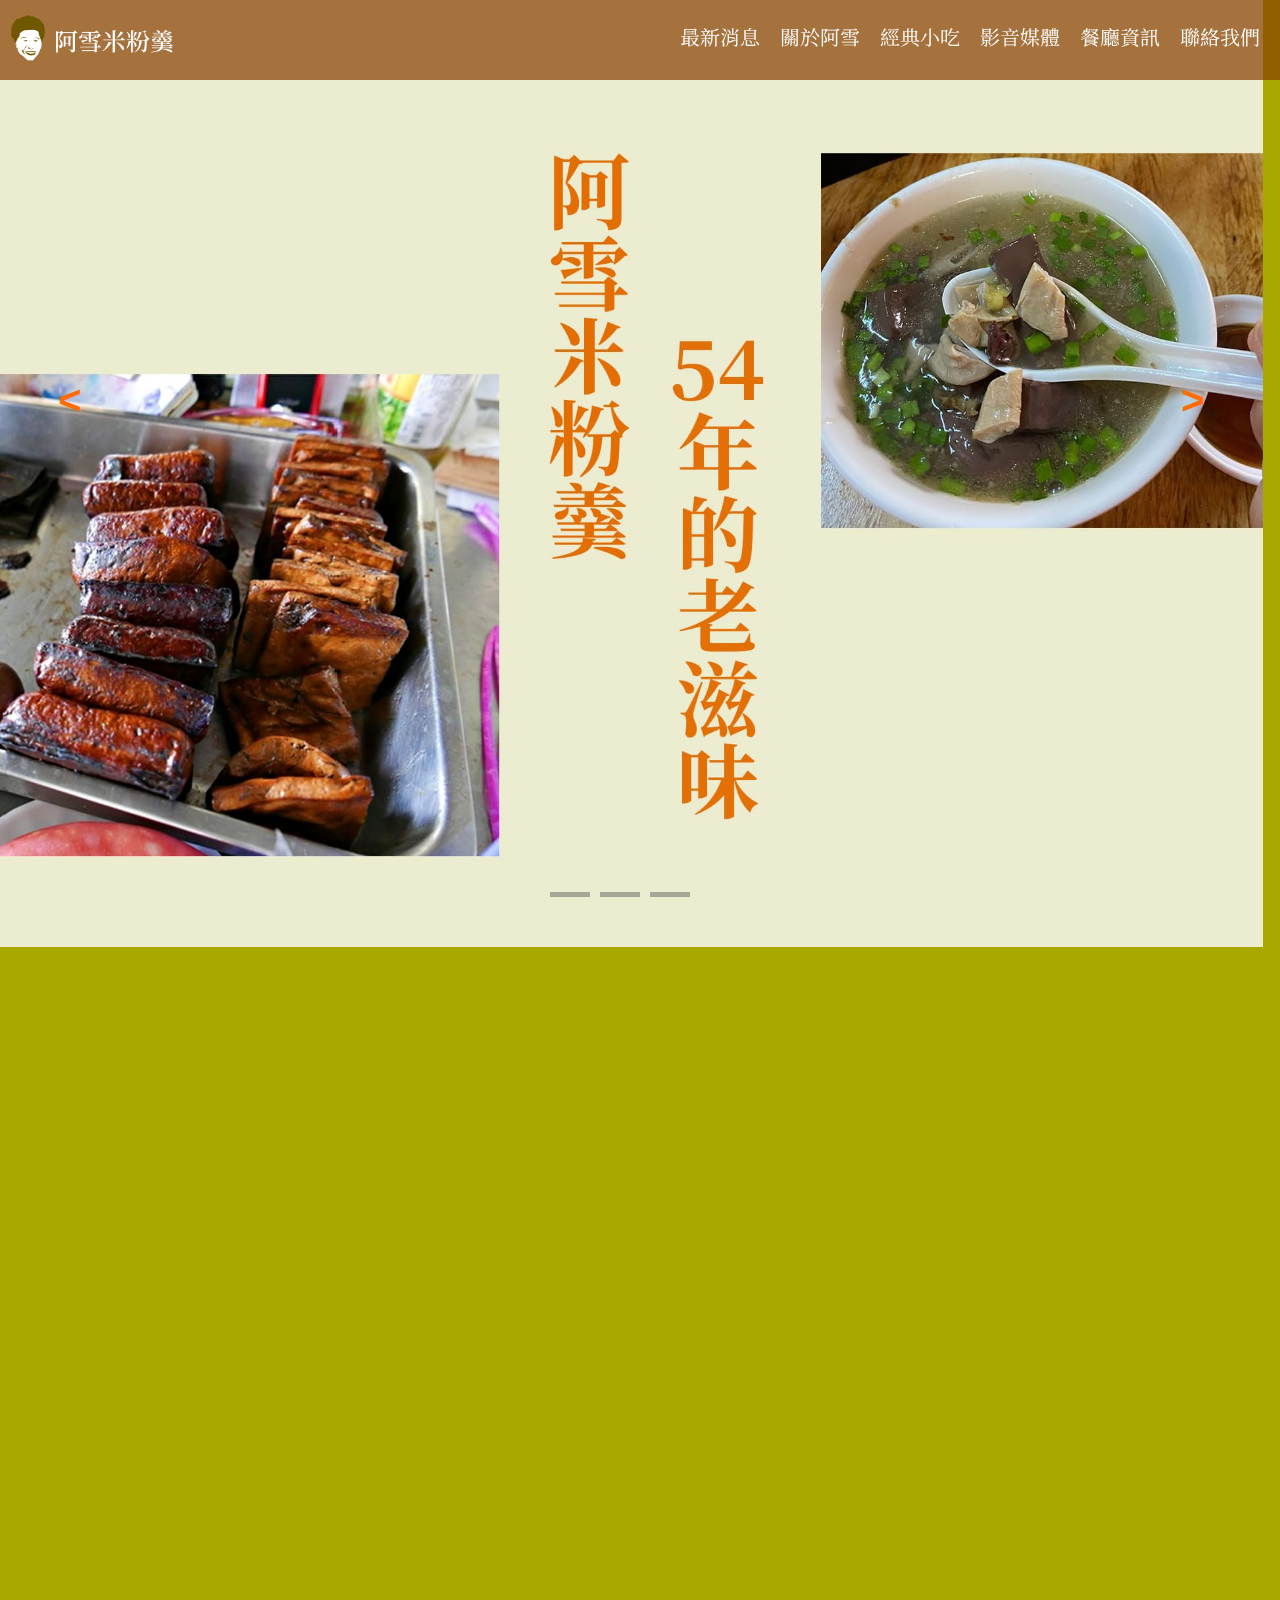
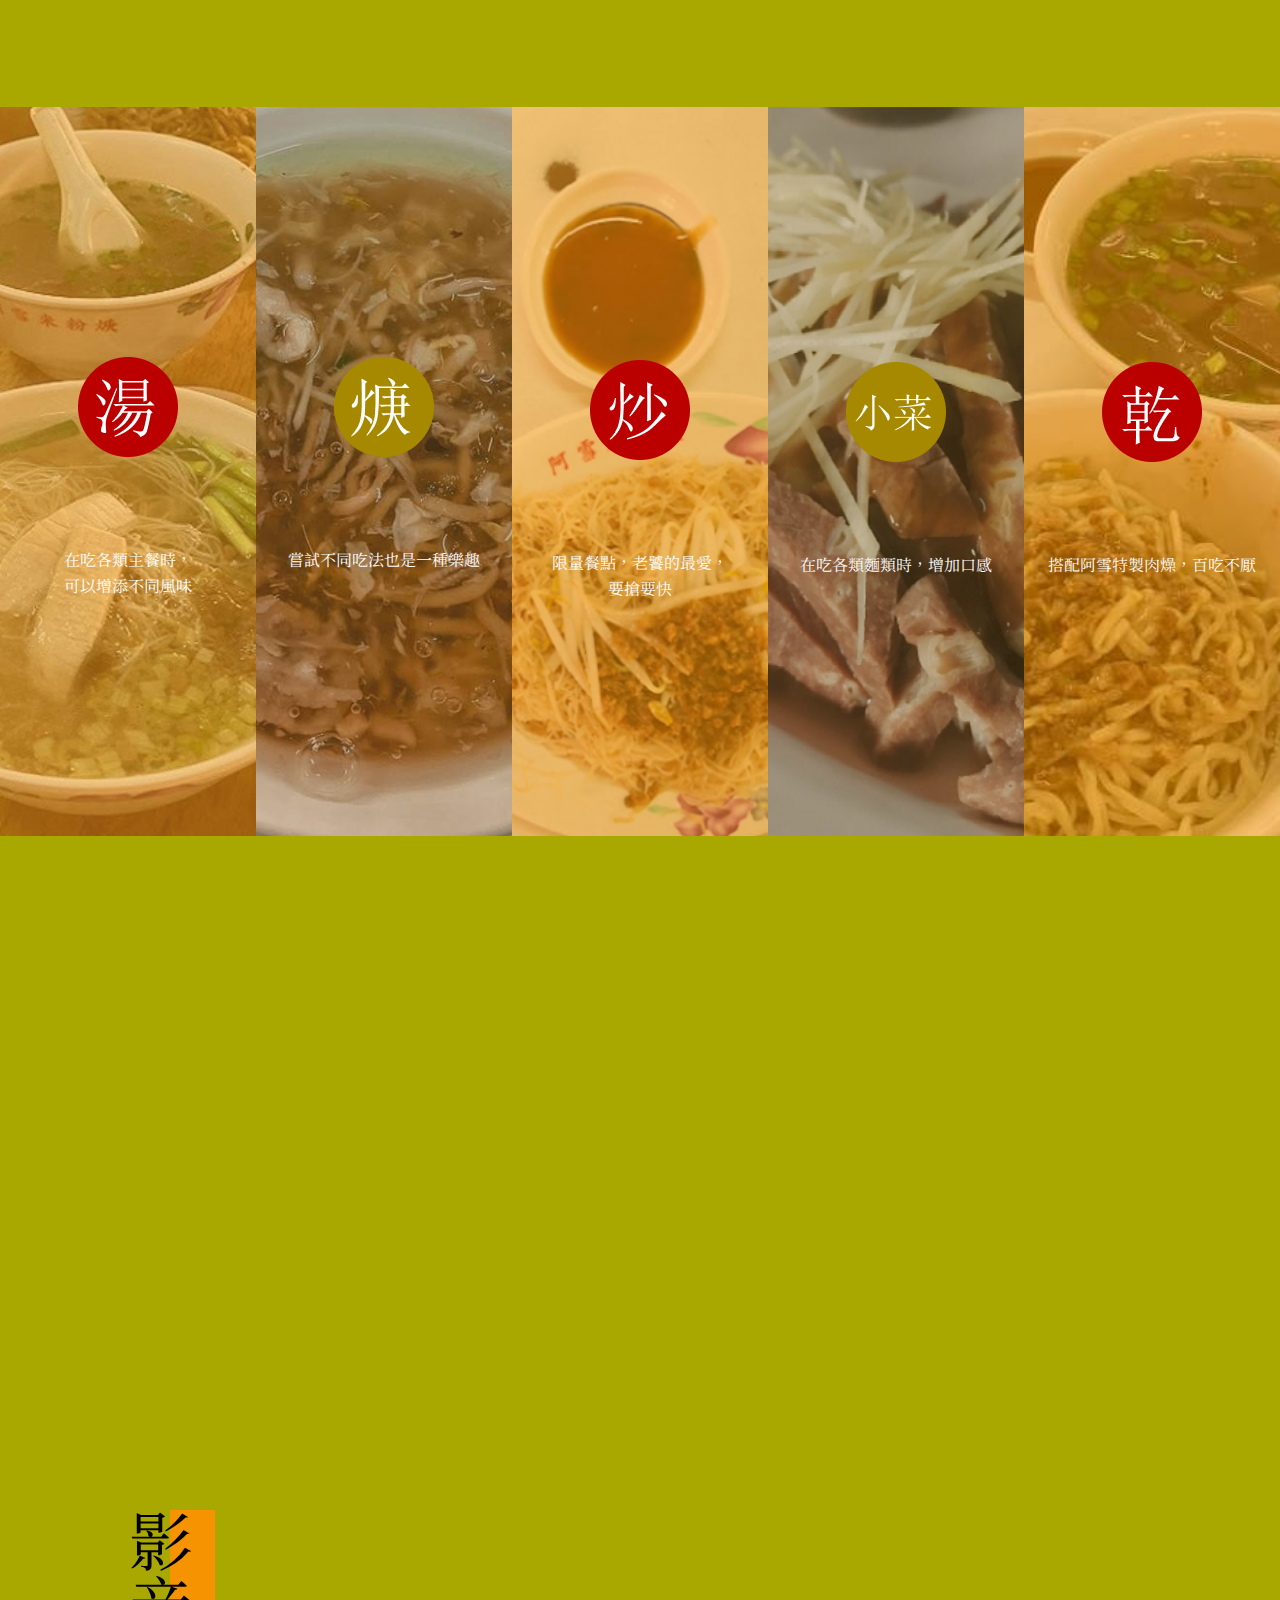
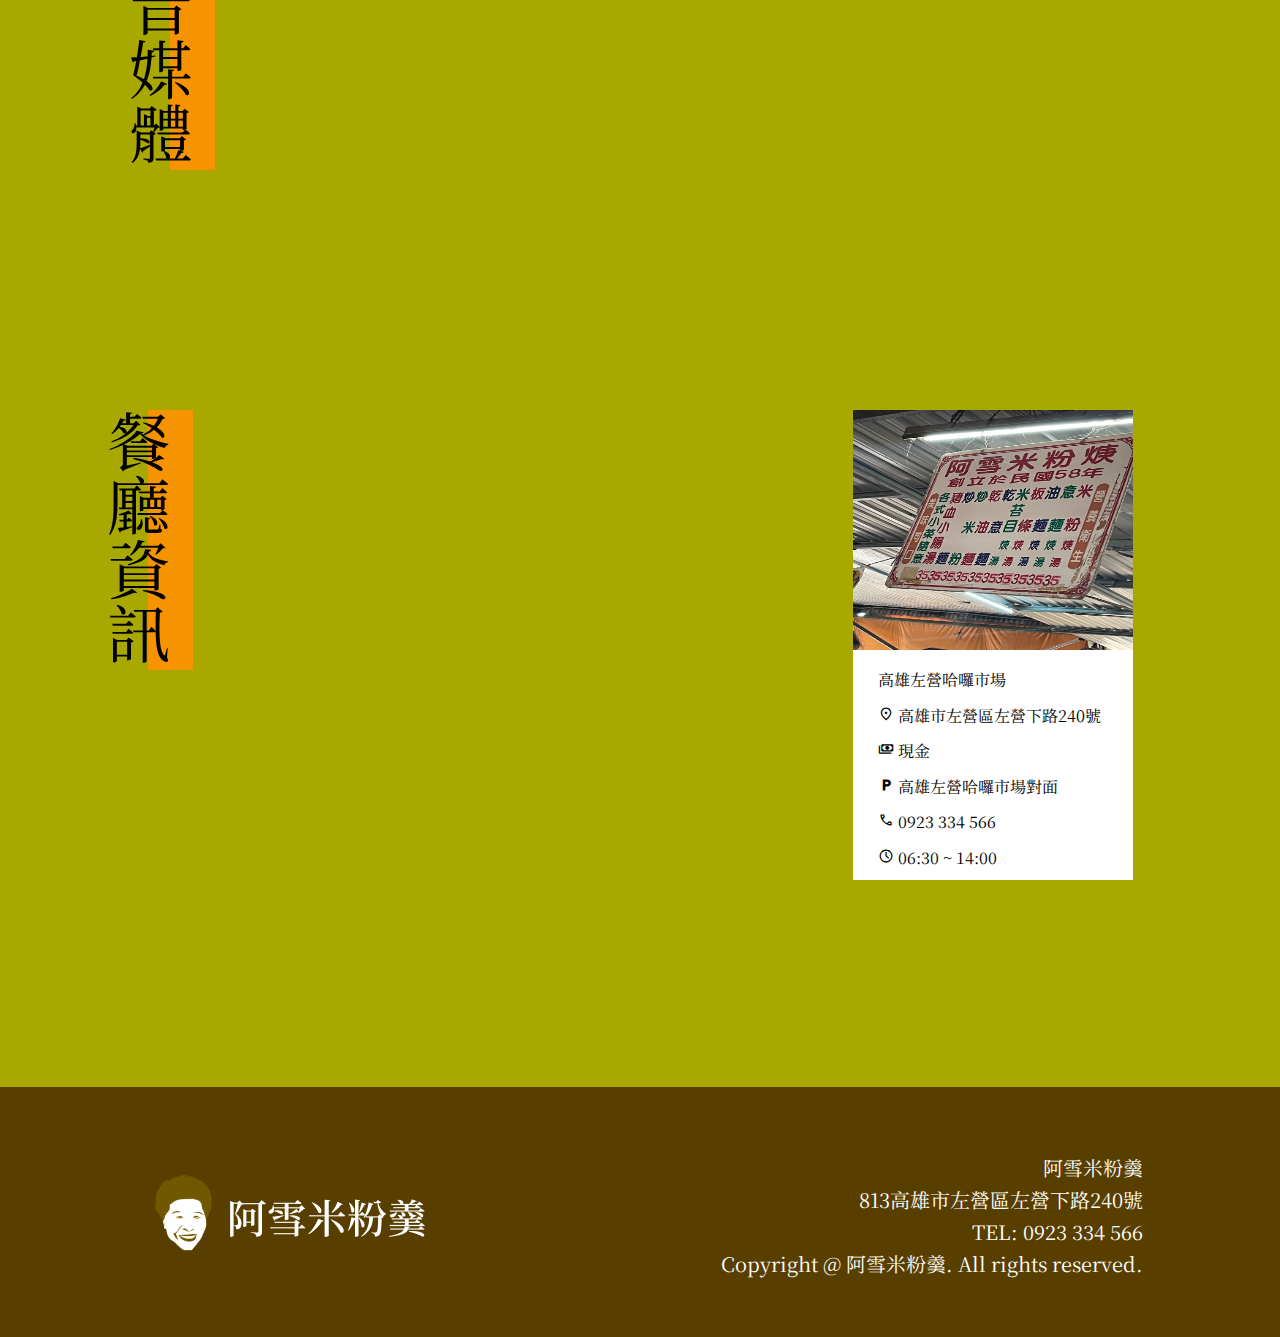
==== commit 0d70cd20: "增加漢堡線" ====
--- a/index.html
+++ b/index.html
@@ -23,7 +23,9 @@
                     <a href="https://zhuanqiu.github.io/MyProject/" class="animate__animated animate__bounce animate__fadeIn" data-wow-duration="0.5s">
                         <img  src="picture/grandma-logo-top-wb.png" alt="">
                     </a>
-                    <div class="menu-icon">Menu</div>
+                    <div class="menu-icon">
+                        <span class="a1"></span><span class="a2"></span><span class="a3"></span>
+                    </div>
                     <ul class="menu animate__animated animate__bounce animate__fadeInDown" data-wow-duration="0.5s">
                         <li><a href="https://zhuanqiu.github.io/MyProject/restaurant-News.html">最新消息</a></li>
                         <li><a href="https://zhuanqiu.github.io/MyProject/restaurant-About%20Us.html">關於阿雪</a></li>
--- a/css/index.css
+++ b/css/index.css
@@ -25,7 +25,7 @@
 header{
     margin: 0 auto;
     width: 100%;
-    background-color: rgba(0, 0, 0, 0.7);
+    background-color: rgb(136 63 0 / 70%);
     position: fixed;
     /* 用fixed不會占空間 */
     z-index: 100;
@@ -51,22 +51,44 @@
     display: block;
 }
 
-
-.top li a:hover{
+.top li a{
+    display: block;
+    height: 80px;
+}
+
+.top li :hover{
     color: #d38900;
 }
 
 .menu-icon{
     display: none;
 }
+.menu-icon span{
+    width: 30px;
+    height: 5px;
+    background-color: black;
+    display: block;
+    position: fixed;
+    right: 29px;
+}
+.a1{
+    top: 25px;
+}
+.a2{
+    top: 35px;
+}
+.a3{
+    top: 45px;
+}
+
 .menu-icon.-on{
     background-color:#b45100;
     border-radius:10%;
-    height:30px;
-    width:45px;                
-    box-shadow: 1px 1px 1px 1px inset #482000;                            
-    padding-left: 5px;
-}
+    height: 50px;
+    width: 49px;             
+    box-shadow: 1px 1px 1px 1px inset #482000;                   
+}
+
 
 /* ----------------關於阿雪-------------- */
 main{
@@ -142,7 +164,7 @@
 }
 /* --------------故事------------------ */
 .story{
-    margin: 200px auto;
+    margin: 80px auto;
     width: 1200px;
 }
 .story ul{
@@ -602,22 +624,21 @@
         width: 414px;
         margin: 0;
     }
-    header{
-        background-color: rgba(0, 0, 0, 0.700);
-        margin: 0;
-        width: 414px;
-        position: relative;
-        z-index: 100;
-        position: fixed;
-    }
-    .top{
-        width: 414px;
-        height:45px
+    .animate__fadeInDown{
+        animation-name:none !important;
+    }
+    .top li{
+        width: 100%;
+        margin: 0px 0px;
+        line-height: 70px;
+        border-bottom: 1px solid #ffffff;
+    }
+    .top li a{
+        color: #fff !important;
     }
     .top img{
-        height: 30px;
-        margin-top: 7px;
-        margin-left: 10px;
+        height: 80px;
+        margin-top: 1px;
     }
     .bottom{
         position: absolute;
@@ -634,11 +655,18 @@
         margin: 135px -17px;
         cursor: pointer;
     }
+    .menu-icon{
+        font-size: 36px;
+        display: block;
+        color: #fff;
+        margin-right: 20px;
+        margin-top: 11px;
+    }
     .menu{
         position: absolute;
         text-align: center;
         background-color: rgba(0, 0, 0, 1);
-        top: 45px;
+        top: 80px;
         left: 0px;
         width: 414px;
         padding-right: 0;
@@ -676,15 +704,7 @@
         flex-shrink: 0;
         object-fit: cover;
         display: block;
-    }
-    .menu-icon{
-        font-size: 15px;
-        display: block;
-        color: #fff;
-        margin-right: 20px;
-        margin-top: 10px;
-    }
-    
+    }    
     main{
         max-width: 100%;
         position: relative;
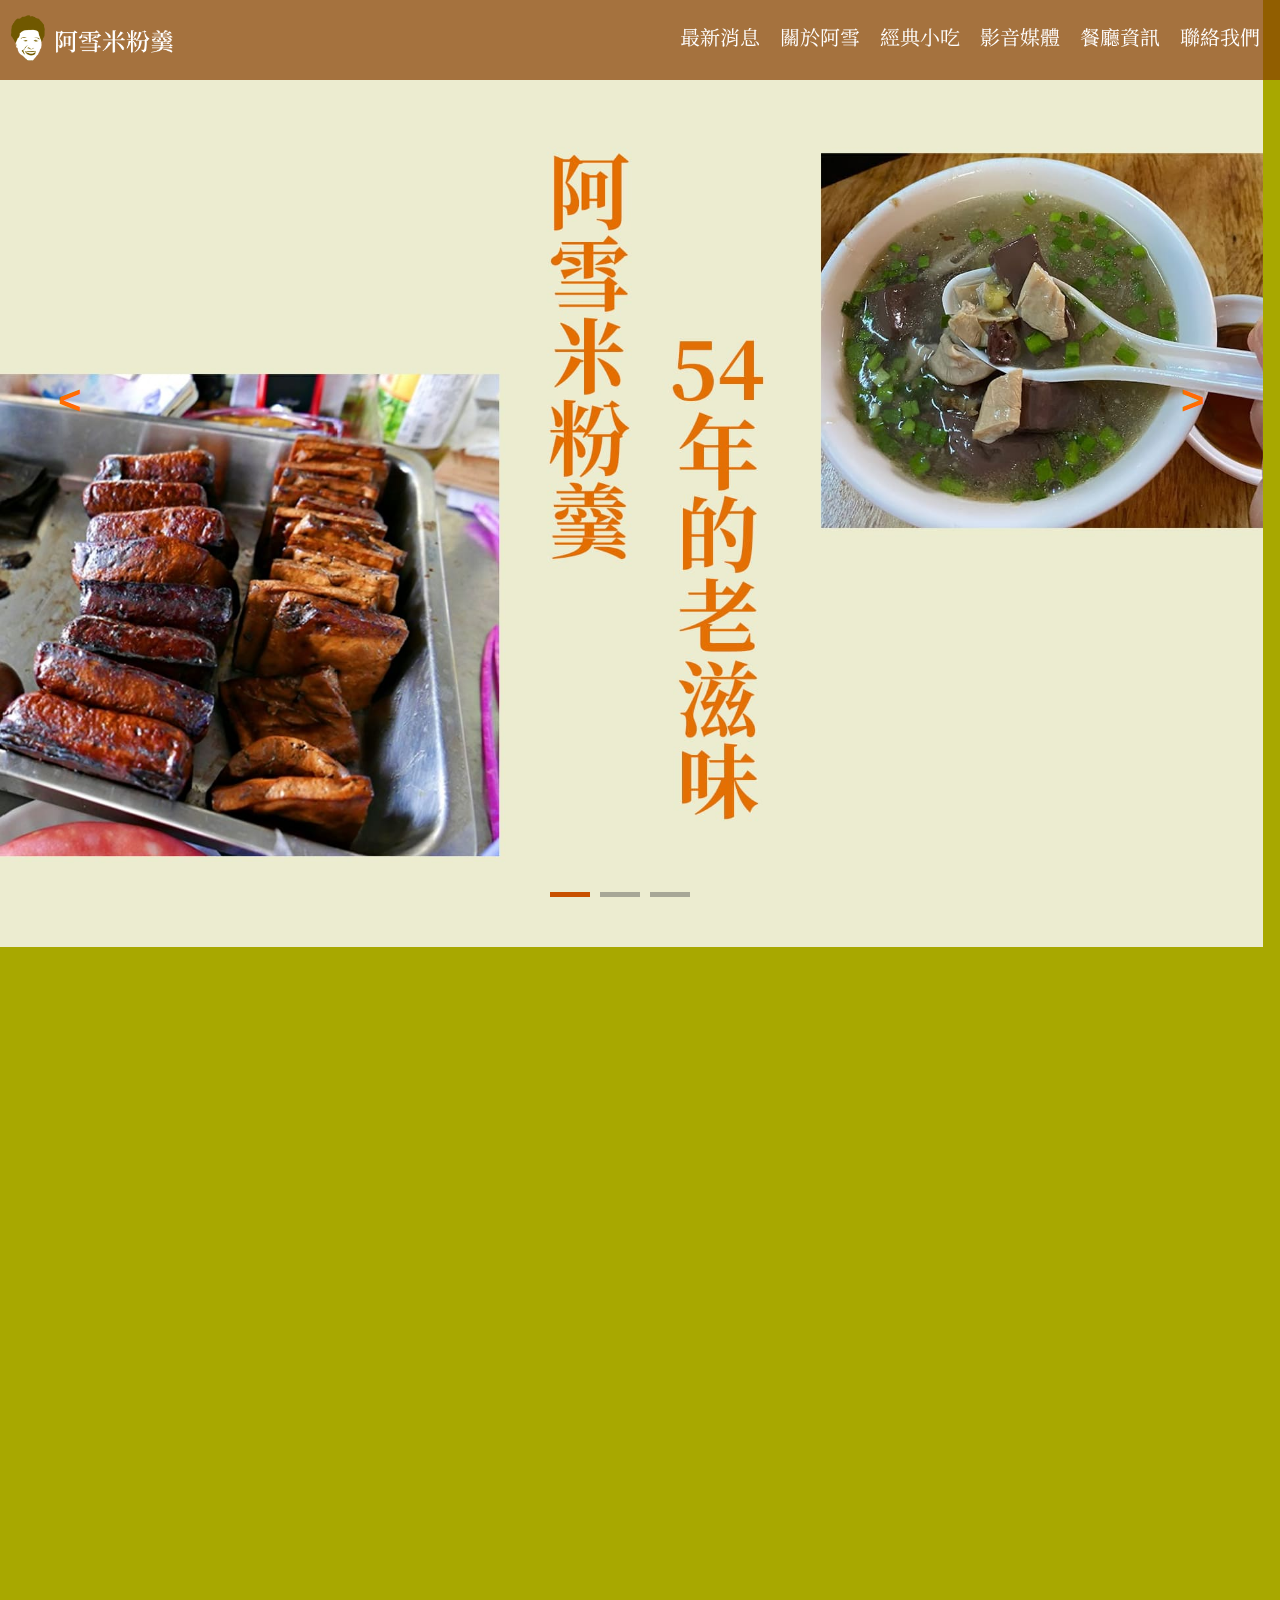
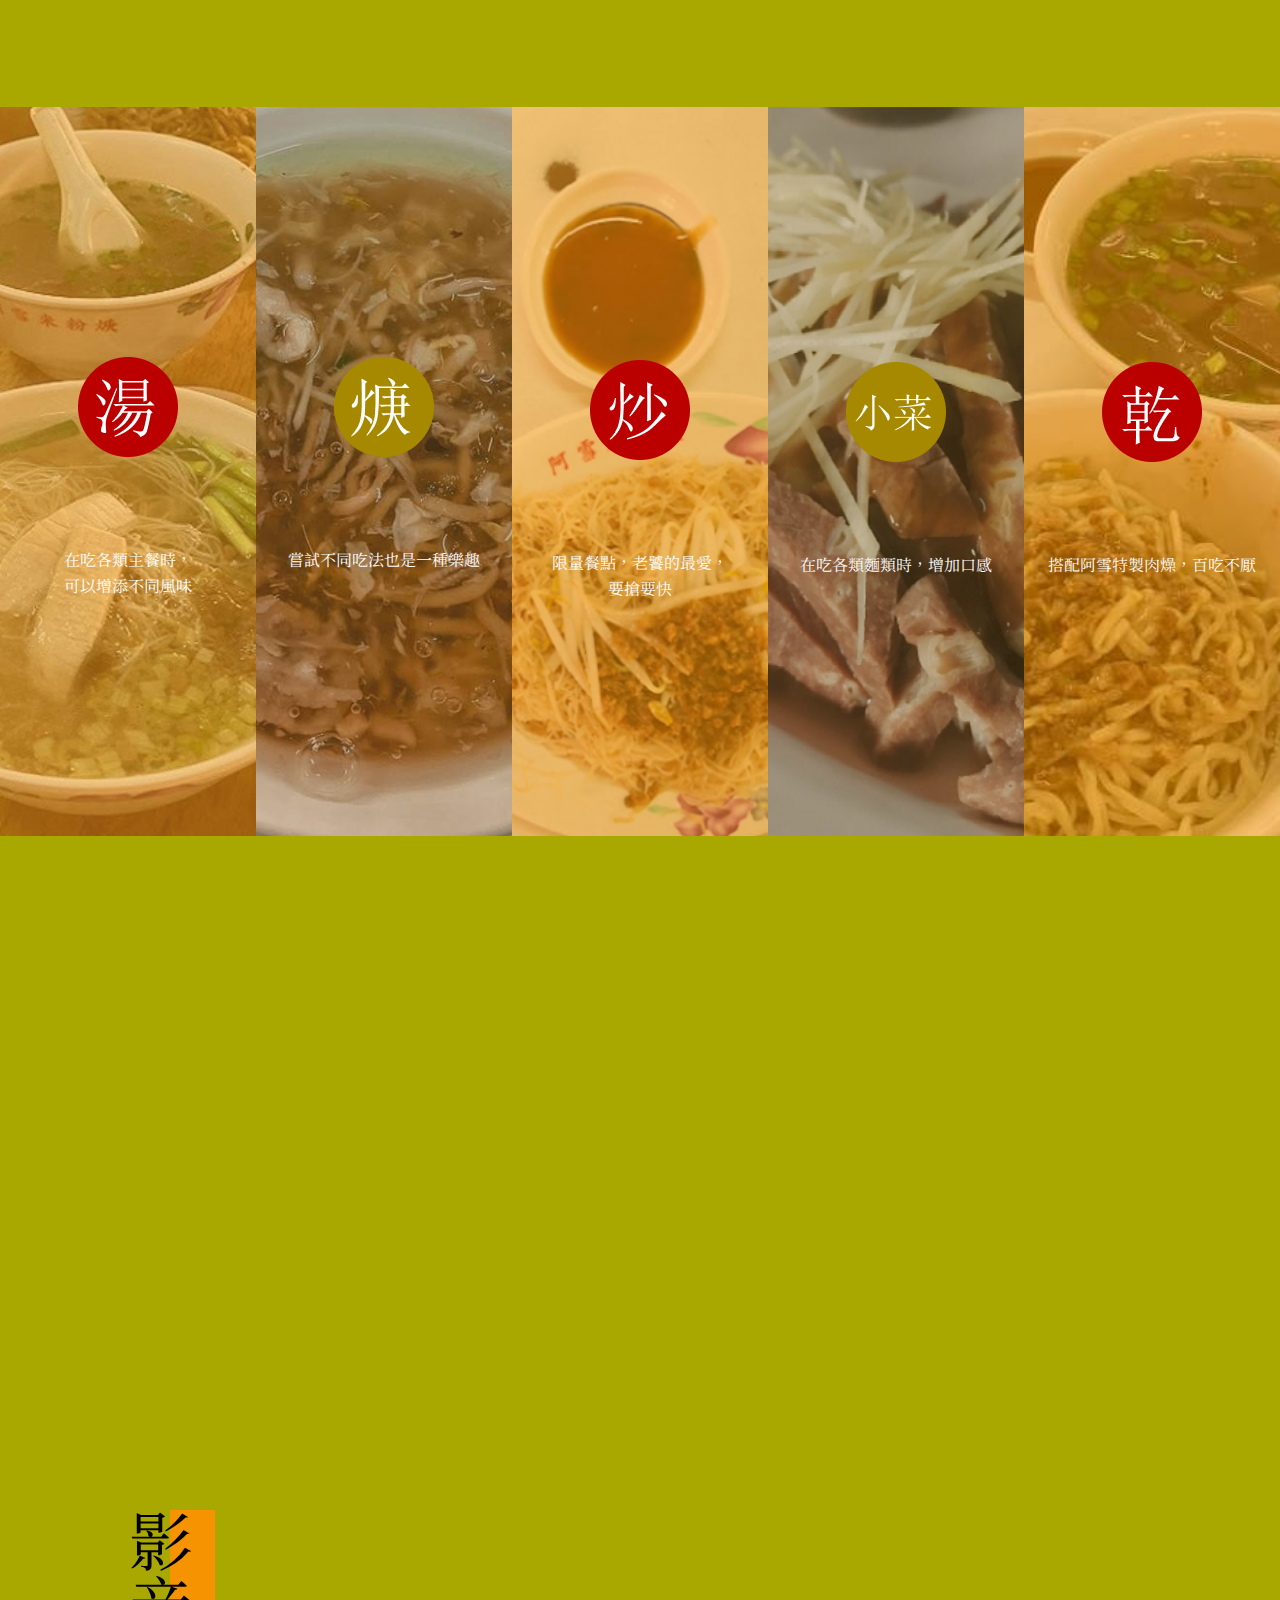
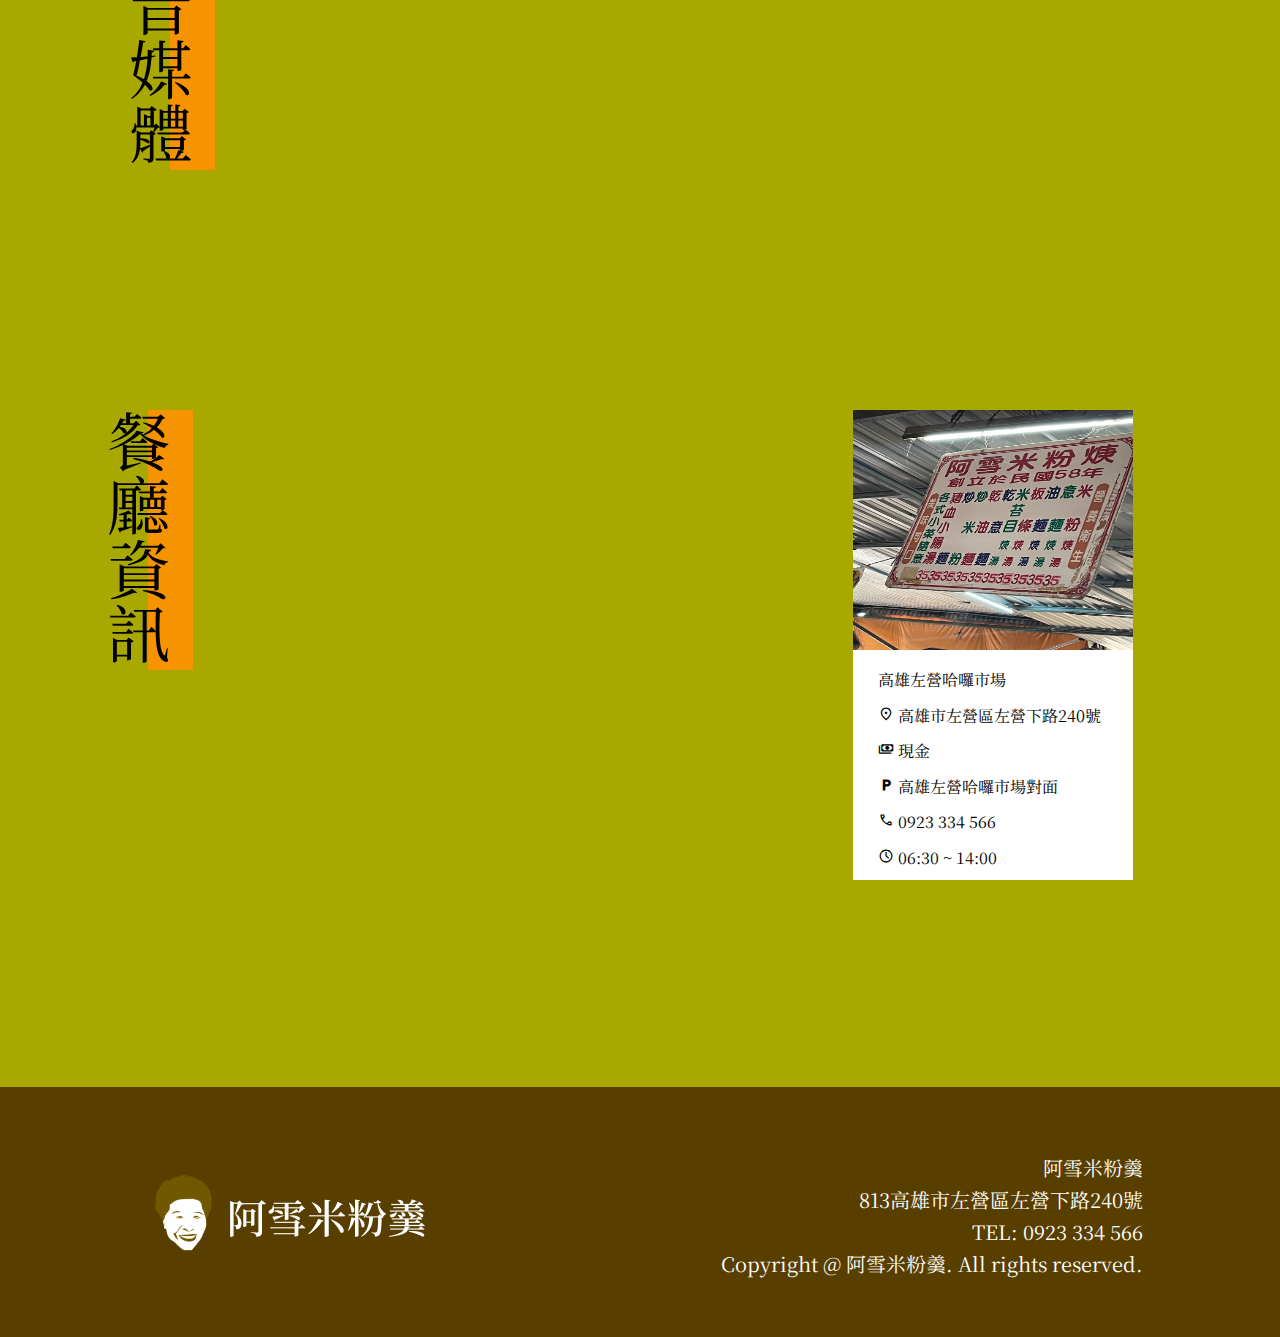
==== commit 23667510: "修改程式碼" ====
--- a/index.html
+++ b/index.html
@@ -16,6 +16,36 @@
         <title>Restaurant-Home Page</title>
     </head>
     <body>
+        <!-- Messenger 洽談外掛程式 Code -->
+    <div id="fb-root"></div>
+
+    <!-- Your 洽談外掛程式 code -->
+    <div id="fb-customer-chat" class="fb-customerchat">
+    </div>
+
+    <script>
+      var chatbox = document.getElementById('fb-customer-chat');
+      chatbox.setAttribute("page_id", "122691807469577");
+      chatbox.setAttribute("attribution", "biz_inbox");
+    </script>
+
+    <!-- Your SDK code -->
+    <script>
+      window.fbAsyncInit = function() {
+        FB.init({
+          xfbml            : true,
+          version          : 'v16.0'
+        });
+      };
+
+      (function(d, s, id) {
+        var js, fjs = d.getElementsByTagName(s)[0];
+        if (d.getElementById(id)) return;
+        js = d.createElement(s); js.id = id;
+        js.src = 'https://connect.facebook.net/zh_TW/sdk/xfbml.customerchat.js';
+        fjs.parentNode.insertBefore(js, fjs);
+      }(document, 'script', 'facebook-jssdk'));
+    </script>
         <div class="wrapper">
             <header>
                 <!-----------------------Top Block----------------------------->
@@ -39,73 +69,88 @@
             <main>
                 <div class="block">
                     <div class="container">
-                            <img src="picture/TOP-PIC.jpg">
-                            <img src="picture/white-noodle-thick-soup.jpg">
-                            <img src="picture/TOP-PIC_TOGE.jpg">
+                        <img src="picture/TOP-PIC.jpg">
+                        <img src="picture/white-noodle-thick-soup.jpg">
+                        <img src="picture/TOP-PIC_TOGE.jpg">
                     </div>
                     <div class="shift">
                         <button class="btn left" onclick="leftshift()">&lt;</button>
                         <button class="btn right" onclick="rightshift()">&gt;</button>
-                    </div>               
+                    </div>
                     <div class="bottom">
                         <button class="inctr" onclick="setIndex(0)"></button>
                         <button class="inctr" onclick="setIndex(1)"></button>
                         <button class="inctr" onclick="setIndex(2)"></button>
                     </div>
-                        
                 </div>
                 <script>
                     let index = 0;
-                    function refresh(){
-                        if (index < 0){
-                            index =1;
-                        }else if(index > 2){
+                
+                    function refresh() {
+                        if (index < 0) {
+                            index = 1;
+                        } else if (index > 2) {
                             index = 0;
                         }
                         let block_el = document.querySelector('.block');
                         let width = getComputedStyle(block_el).width;
-                        width = Number(width.slice(0, -2))
-                        block_el.querySelector('.container').style.left = 
-                        index * width * -1 + "px"
+                        width = Number(width.slice(0, -2));
+                        block_el.querySelector('.container').style.left =
+                            index * width * -1 + "px";
                     }
-                    function createAuto(){
-                            setInterval(()=>{
+                
+                    function createAuto() {
+                        return setInterval(() => {
                             index++;
                             refresh();
-                        },30000)
+                        }, 30000);
                     }
+                
                     let autoTimer = createAuto();
-
-                    
-
+                
                     let refreshWrapper = (func) => {
-                        return function(...arg){
-                            let result = func(...arg)
+                        return function (...arg) {
+                            let result = func(...arg);
                             refresh();
-
+                
+                            setActiveButton(index); // 更新inctr按钮样式
+                
                             clearInterval(autoTimer);
                             autoTimer = createAuto();
                             return result;
-                        }
-                    }
+                        };
+                    };
+                
                     let leftshift = refreshWrapper(() => {
                         index--;
-                        refresh()
-                    })
+                        refresh();
+                        setActiveButton(index); // 更新inctr按钮样式
+                    });
+                
                     let rightshift = refreshWrapper(() => {
                         index++;
-                        refresh()
-                    })
+                        refresh();
+                    });
+                
                     let setIndex = refreshWrapper((idx) => {
-                        index++;
-                        refresh()
-                    })
+                        index = idx;
+                        refresh();
+                        setActiveButton(index);
+                    });
+                
+                    function setActiveButton(index) {
+                        let buttons = document.querySelectorAll('.inctr');
+                        buttons.forEach((button, buttonIndex) => {
+                            if (buttonIndex === index) {
+                                button.classList.add('active');
+                            } else {
+                                button.classList.remove('active');
+                            }
+                        });
+                    }
+                
                     refresh();
-
-                    
-
-                    
-                    
+                    setActiveButton(index);
                 </script>
                 <!--------------------關於阿雪------------------------------------->
                 <div class="story" data-aos="fade-up" data-aos-anchor-placement="top-center">
@@ -294,7 +339,7 @@
                             $('.menu a').css('color', 'black');
                             $('.top a').eq(0).html('<img src="picture/grandma-logo-top-wb_1.png" alt="">');
                         } else {
-                            $('header').css('background-color', 'rgba(0, 0, 0, 0.700)');
+                            $('header').css('background-color','rgb(136 63 0 / 70%)');
                             $('.menu a').css('color', 'white');
                             $('.top a').eq(0).html('<img src="picture/grandma-logo-top-wb.png" alt="">');
                         }
--- a/css/index.css
+++ b/css/index.css
@@ -161,6 +161,10 @@
 }
 .bottom .inctr:hover{
     background-color: rgba(157, 126, 1, 0.71);
+}
+
+.bottom .inctr.active {
+    background-color: #c85000;
 }
 /* --------------故事------------------ */
 .story{
@@ -627,6 +631,14 @@
     .animate__fadeInDown{
         animation-name:none !important;
     }
+    header{
+        background-color: rgb(136 63 0 / 70%);
+        margin: 0;
+        max-width: 100%;
+        position: relative;
+        z-index: 100;
+        position: fixed;
+    }
     .top li{
         width: 100%;
         margin: 0px 0px;
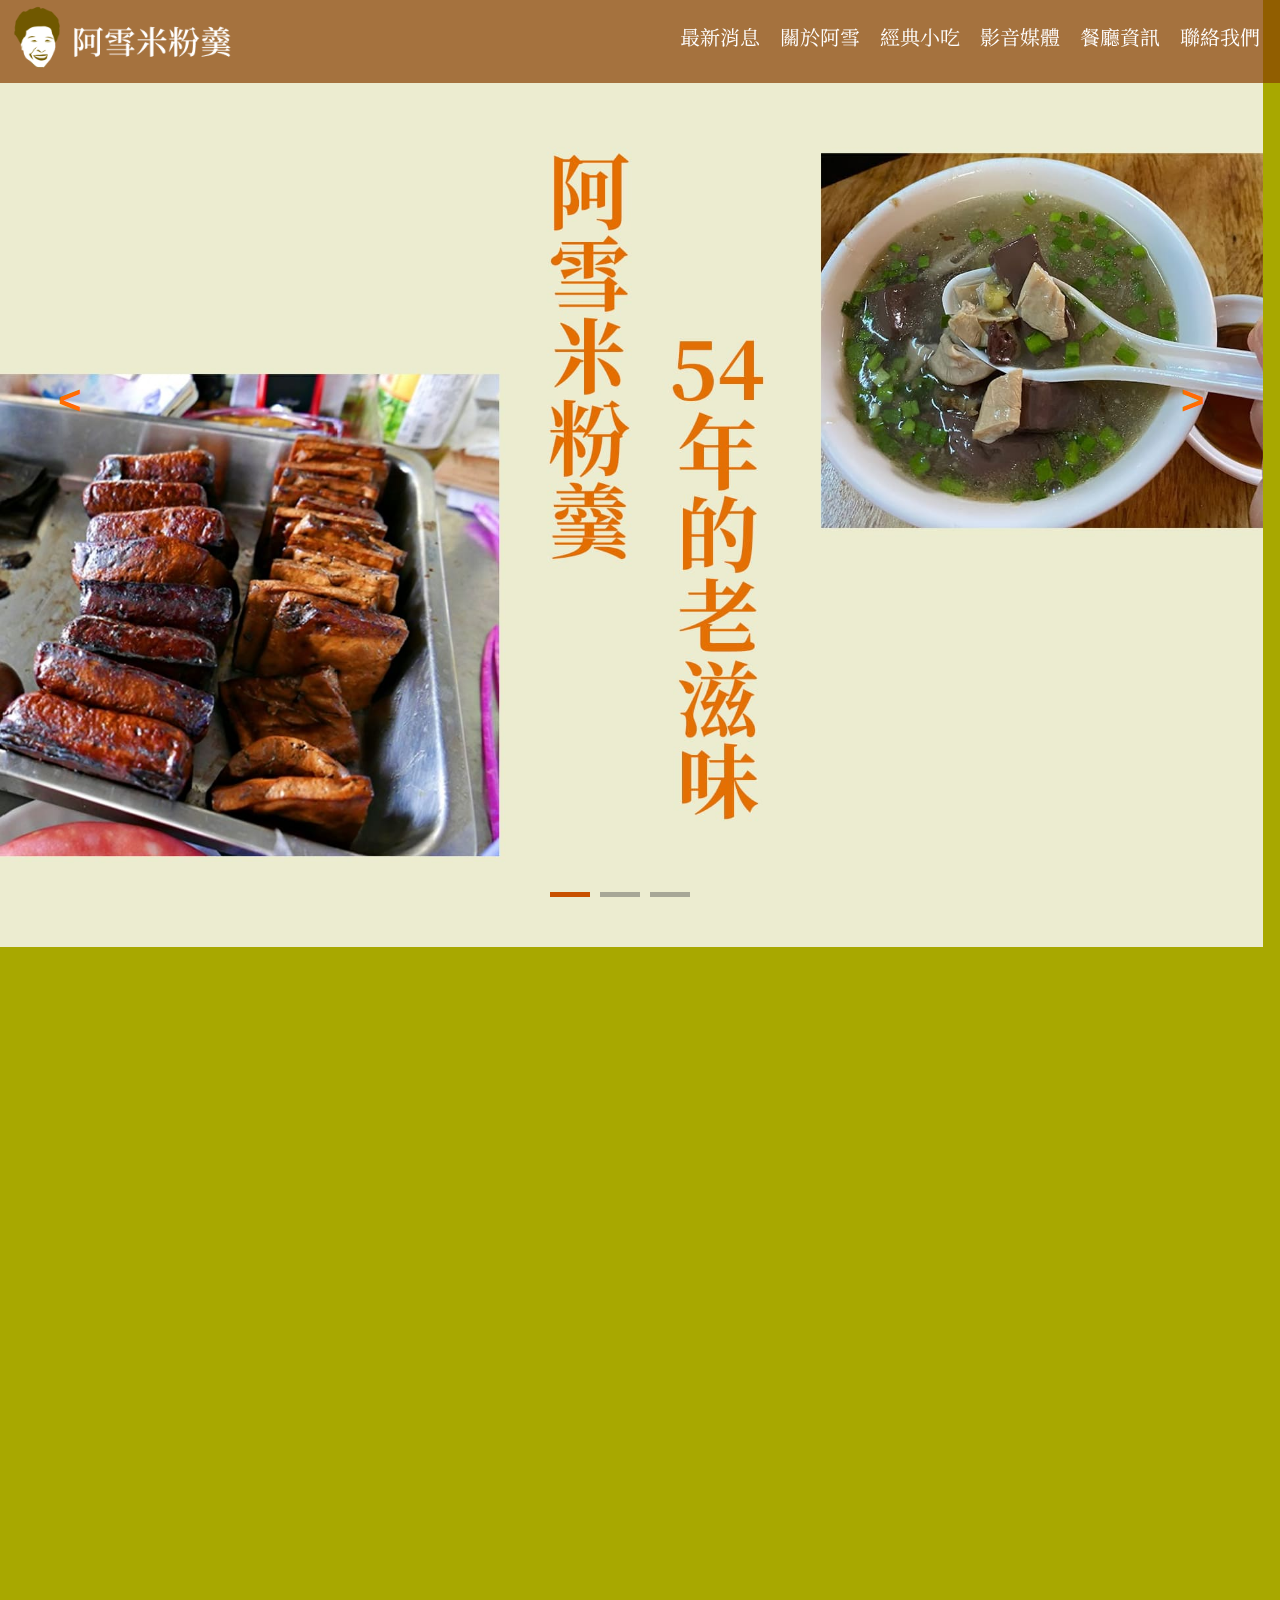
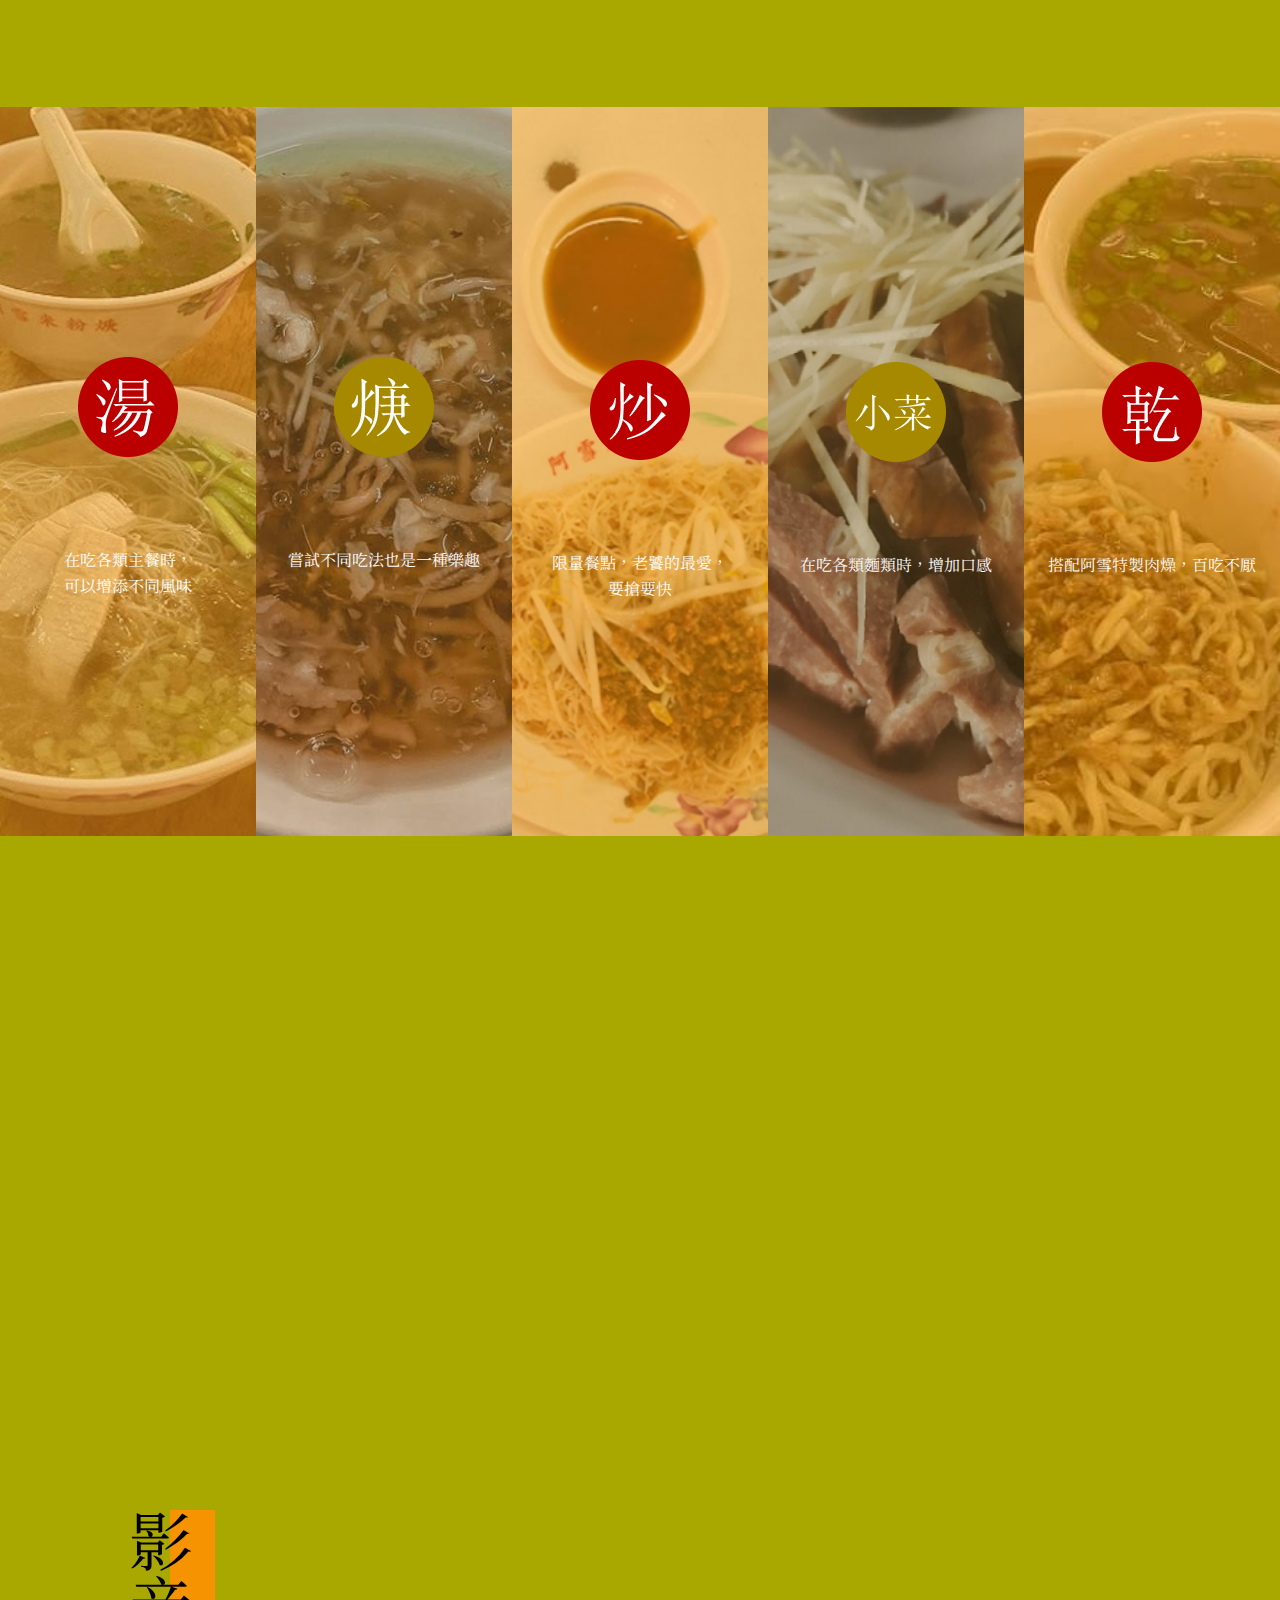
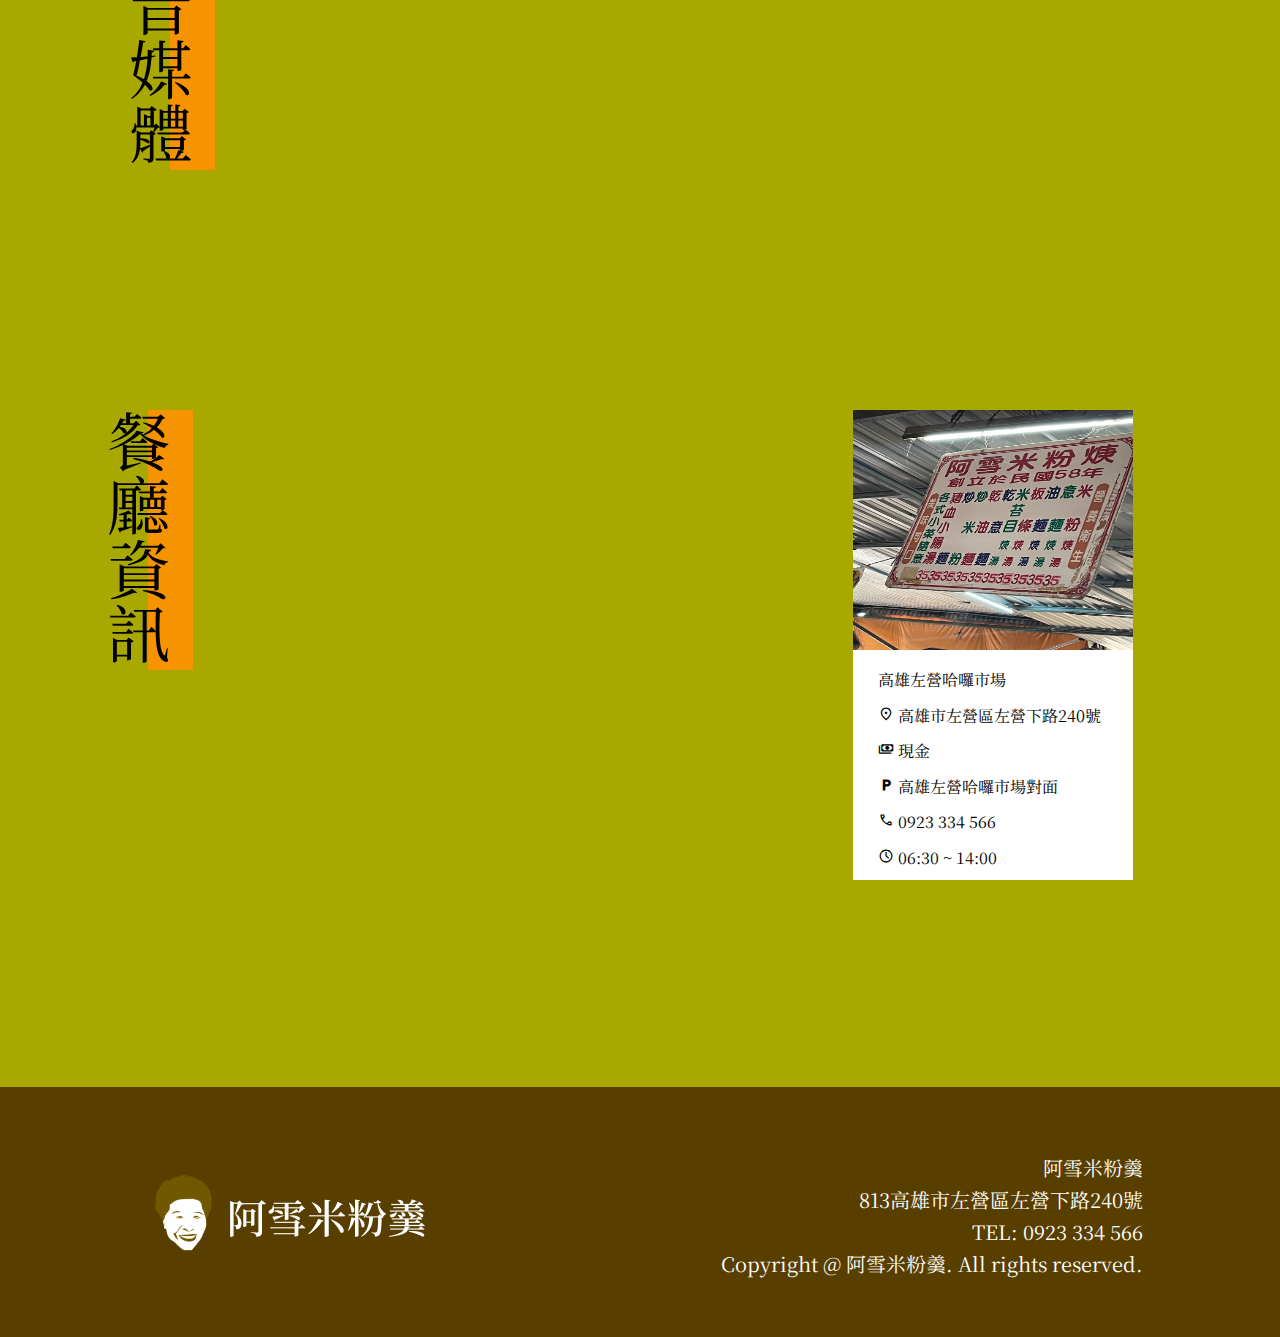
==== commit 0f963cb4: "Update index.html" ====
--- a/index.html
+++ b/index.html
@@ -68,90 +68,91 @@
             </header>
             <main>
                 <div class="block">
-                    <div class="container">
-                        <img src="picture/TOP-PIC.jpg">
-                        <img src="picture/white-noodle-thick-soup.jpg">
-                        <img src="picture/TOP-PIC_TOGE.jpg">
-                    </div>
-                    <div class="shift">
-                        <button class="btn left" onclick="leftshift()">&lt;</button>
-                        <button class="btn right" onclick="rightshift()">&gt;</button>
-                    </div>
-                    <div class="bottom">
-                        <button class="inctr" onclick="setIndex(0)"></button>
-                        <button class="inctr" onclick="setIndex(1)"></button>
-                        <button class="inctr" onclick="setIndex(2)"></button>
-                    </div>
-                </div>
-                <script>
-                    let index = 0;
-                
-                    function refresh() {
-                        if (index < 0) {
-                            index = 1;
-                        } else if (index > 2) {
-                            index = 0;
-                        }
-                        let block_el = document.querySelector('.block');
-                        let width = getComputedStyle(block_el).width;
-                        width = Number(width.slice(0, -2));
-                        block_el.querySelector('.container').style.left =
-                            index * width * -1 + "px";
-                    }
-                
-                    function createAuto() {
-                        return setInterval(() => {
-                            index++;
-                            refresh();
-                        }, 30000);
-                    }
-                
-                    let autoTimer = createAuto();
-                
-                    let refreshWrapper = (func) => {
-                        return function (...arg) {
-                            let result = func(...arg);
-                            refresh();
-                
-                            setActiveButton(index); // 更新inctr按钮样式
-                
-                            clearInterval(autoTimer);
-                            autoTimer = createAuto();
-                            return result;
-                        };
-                    };
-                
-                    let leftshift = refreshWrapper(() => {
-                        index--;
-                        refresh();
-                        setActiveButton(index); // 更新inctr按钮样式
-                    });
-                
-                    let rightshift = refreshWrapper(() => {
-                        index++;
-                        refresh();
-                    });
-                
-                    let setIndex = refreshWrapper((idx) => {
-                        index = idx;
-                        refresh();
-                        setActiveButton(index);
-                    });
-                
-                    function setActiveButton(index) {
-                        let buttons = document.querySelectorAll('.inctr');
-                        buttons.forEach((button, buttonIndex) => {
-                            if (buttonIndex === index) {
-                                button.classList.add('active');
-                            } else {
-                                button.classList.remove('active');
-                            }
-                        });
-                    }
-                
-                    refresh();
-                    setActiveButton(index);
-                </script>
+        <div class="container">
+            <img src="picture/TOP-PIC.jpg">
+            <img src="picture/white-noodle-thick-soup.jpg">
+            <img src="picture/TOP-PIC_TOGE.jpg">
+        </div>
+        <div class="shift">
+            <button class="btn left" onclick="leftshift()">&lt;</button>
+            <button class="btn right" onclick="rightshift()">&gt;</button>
+        </div>
+        <div class="bottom">
+            <button class="inctr" onclick="setIndex(0)"></button>
+            <button class="inctr" onclick="setIndex(1)"></button>
+            <button class="inctr" onclick="setIndex(2)"></button>
+        </div>
+    </div>
+
+    <script>
+        let index = 0;
+
+        function refresh() {
+            if (index < 0) {
+                index = 2;
+            } else if (index > 2) {
+                index = 0;
+            }
+            let block_el = document.querySelector('.block');
+            let width = getComputedStyle(block_el).width;
+            width = Number(width.slice(0, -2));
+            block_el.querySelector('.container').style.left =
+                index * width * -1 + "px";
+        }
+
+        function createAuto() {
+            return setInterval(() => {
+                index++;
+                refresh();
+            }, 30000);
+        }
+
+        let autoTimer = createAuto();
+
+        let refreshWrapper = (func) => {
+            return function (...arg) {
+                let result = func(...arg);
+                refresh();
+
+                setActiveButton(index);
+
+                clearInterval(autoTimer);
+                autoTimer = createAuto();
+                return result;
+            };
+        };
+
+        let leftshift = refreshWrapper(() => {
+            index++;
+            refresh();
+            setActiveButton(index);
+        });
+
+        let rightshift = refreshWrapper(() => {
+            index--;
+            refresh();
+        });
+
+        let setIndex = refreshWrapper((idx) => {
+            index = idx;
+            refresh();
+            setActiveButton(index);
+        });
+
+        function setActiveButton(index) {
+            let buttons = document.querySelectorAll('.inctr');
+            buttons.forEach((button, buttonIndex) => {
+                if (buttonIndex === index) {
+                    button.classList.add('active');
+                } else {
+                    button.classList.remove('active');
+                }
+            });
+        }
+
+        refresh();
+        setActiveButton(index);
+    </script>
                 <!--------------------關於阿雪------------------------------------->
                 <div class="story" data-aos="fade-up" data-aos-anchor-placement="top-center">
                     <ul>
@@ -368,4 +369,4 @@
 
         </script>
     </body>
-</html>+</html>
--- a/css/index.css
+++ b/css/index.css
@@ -32,15 +32,14 @@
 }
 .top{
     width: 100%;
+    height: 83px;
+    margin: 0 auto;
+    display: flex;
+    justify-content: space-between;
+}
+
+.top img{
     height: 80px;
-    margin: 0 auto;
-    display: flex;
-    justify-content: space-between;
-}
-
-.top img{
-    height: 60px;
-    margin-top: 10px;
 }
 
 .top li{
@@ -69,23 +68,23 @@
     background-color: black;
     display: block;
     position: fixed;
-    right: 29px;
+    right: 19px;
 }
 .a1{
-    top: 25px;
+    top: 14px;
 }
 .a2{
-    top: 35px;
+    top: 24px;
 }
 .a3{
-    top: 45px;
+    top: 34px;
 }
 
 .menu-icon.-on{
     background-color:#b45100;
     border-radius:10%;
-    height: 50px;
-    width: 49px;             
+    height: 37px;
+    width: 47px;            
     box-shadow: 1px 1px 1px 1px inset #482000;                   
 }
 
@@ -572,7 +571,7 @@
     height: 85px;
     display: none;
     position: fixed;
-    bottom: 30px;
+    bottom: 100px;
     right: 30px;
     border-radius: 50%;
     opacity:1;
@@ -639,6 +638,9 @@
         z-index: 100;
         position: fixed;
     }
+    .top{
+        height: 50px;
+    }
     .top li{
         width: 100%;
         margin: 0px 0px;
@@ -649,7 +651,7 @@
         color: #fff !important;
     }
     .top img{
-        height: 80px;
+        height: 50px;
         margin-top: 1px;
     }
     .bottom{
@@ -664,21 +666,28 @@
         width: 50px;  
         height: 50px;  
         font-size: 24px;
-        margin: 135px -17px;
+        margin: 135px -10px;
         cursor: pointer;
     }
     .menu-icon{
-        font-size: 36px;
         display: block;
         color: #fff;
-        margin-right: 20px;
-        margin-top: 11px;
+        margin-right: 10px;
+        margin-top: 7px;
+    }
+    .menu-icon span{
+        width: 30px;
+        height: 5px;
+        background-color: black;
+        display: block;
+        position: fixed;
+        right: 19px;
     }
     .menu{
         position: absolute;
         text-align: center;
         background-color: rgba(0, 0, 0, 1);
-        top: 80px;
+        top: 50px;
         left: 0px;
         width: 414px;
         padding-right: 0;
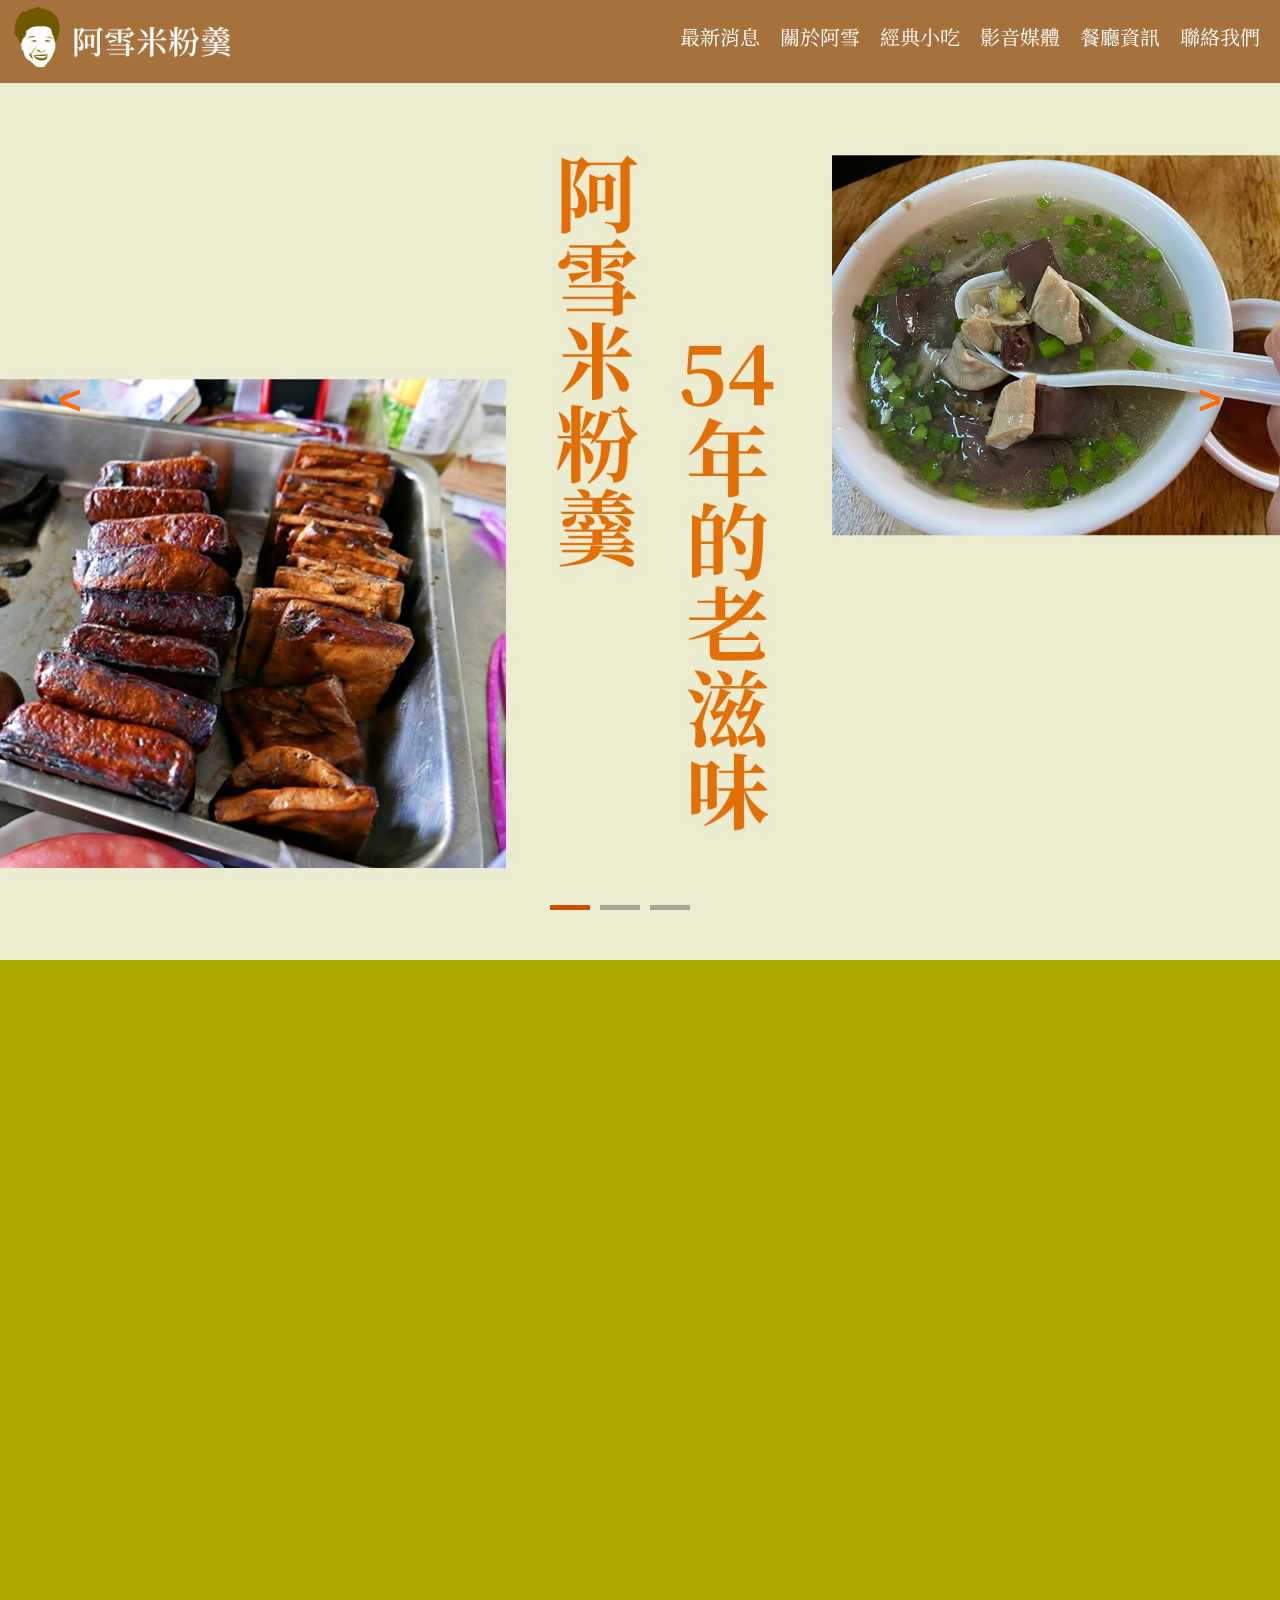
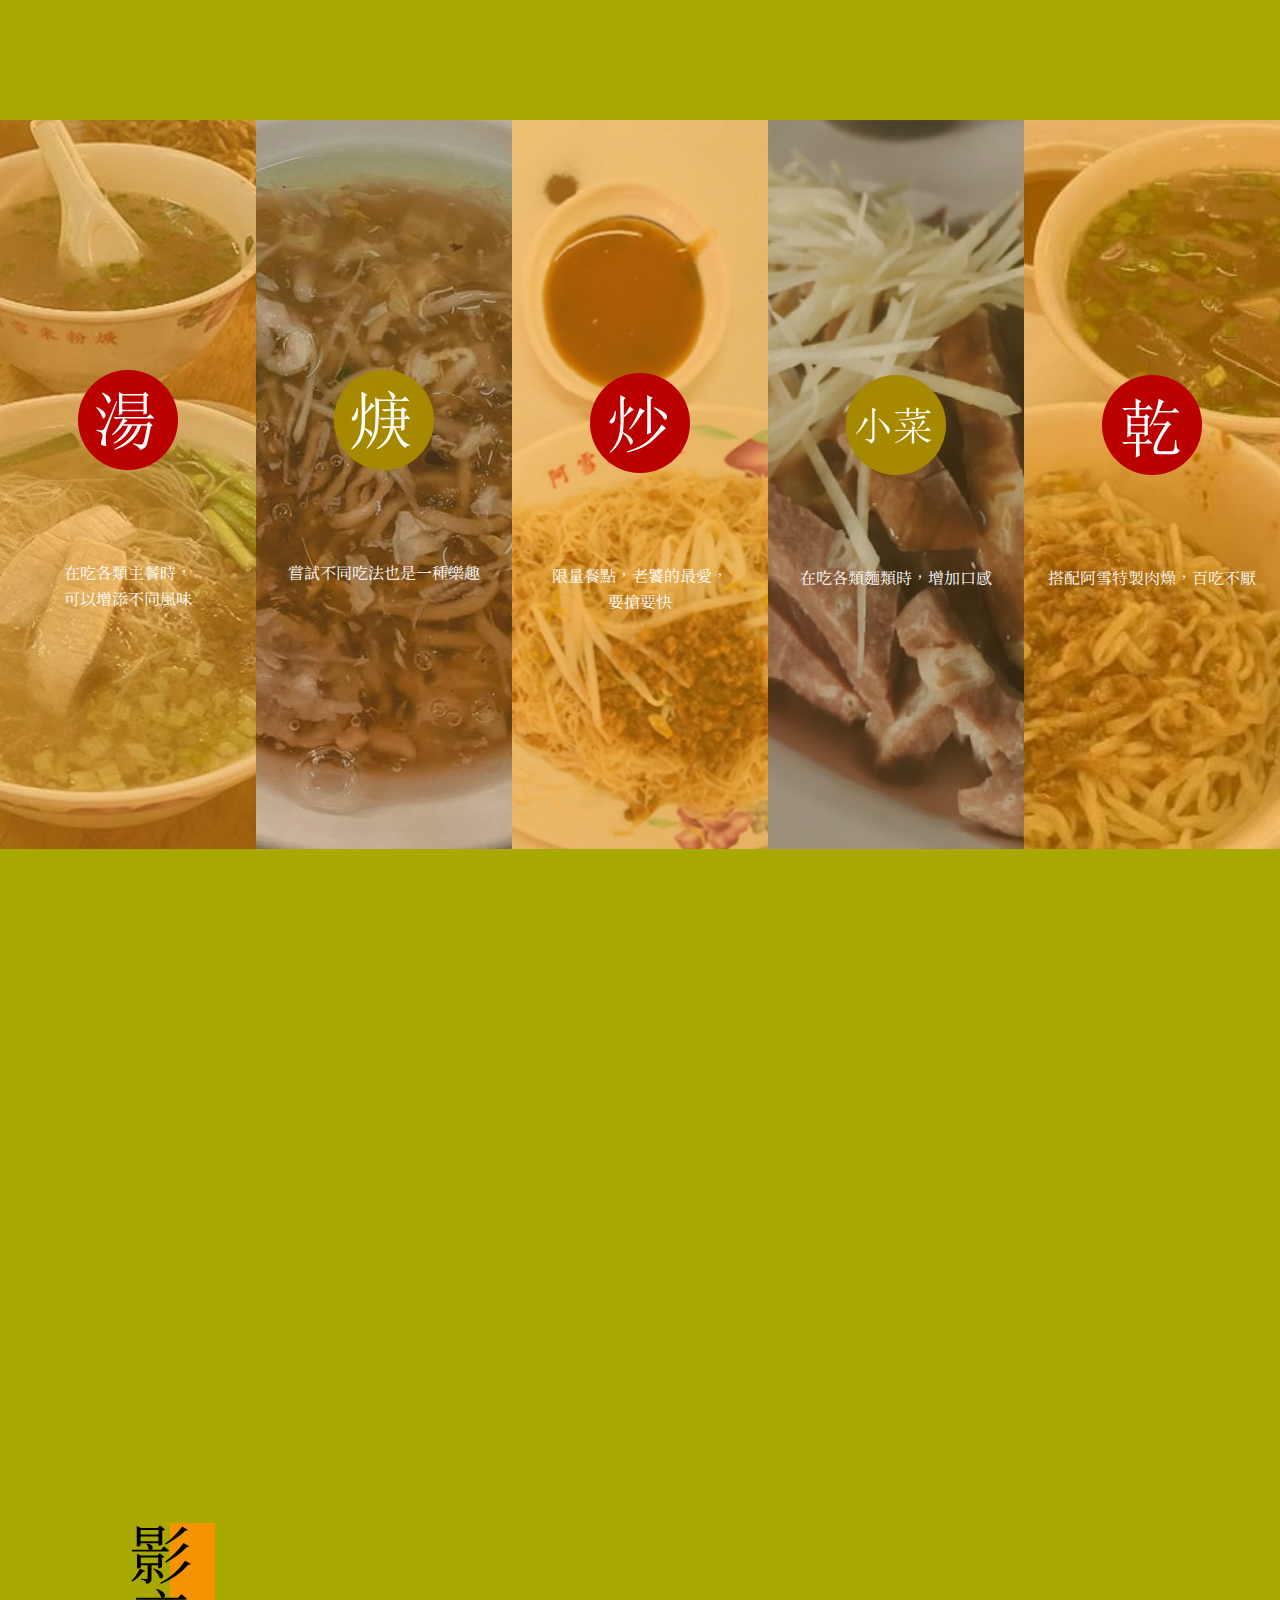
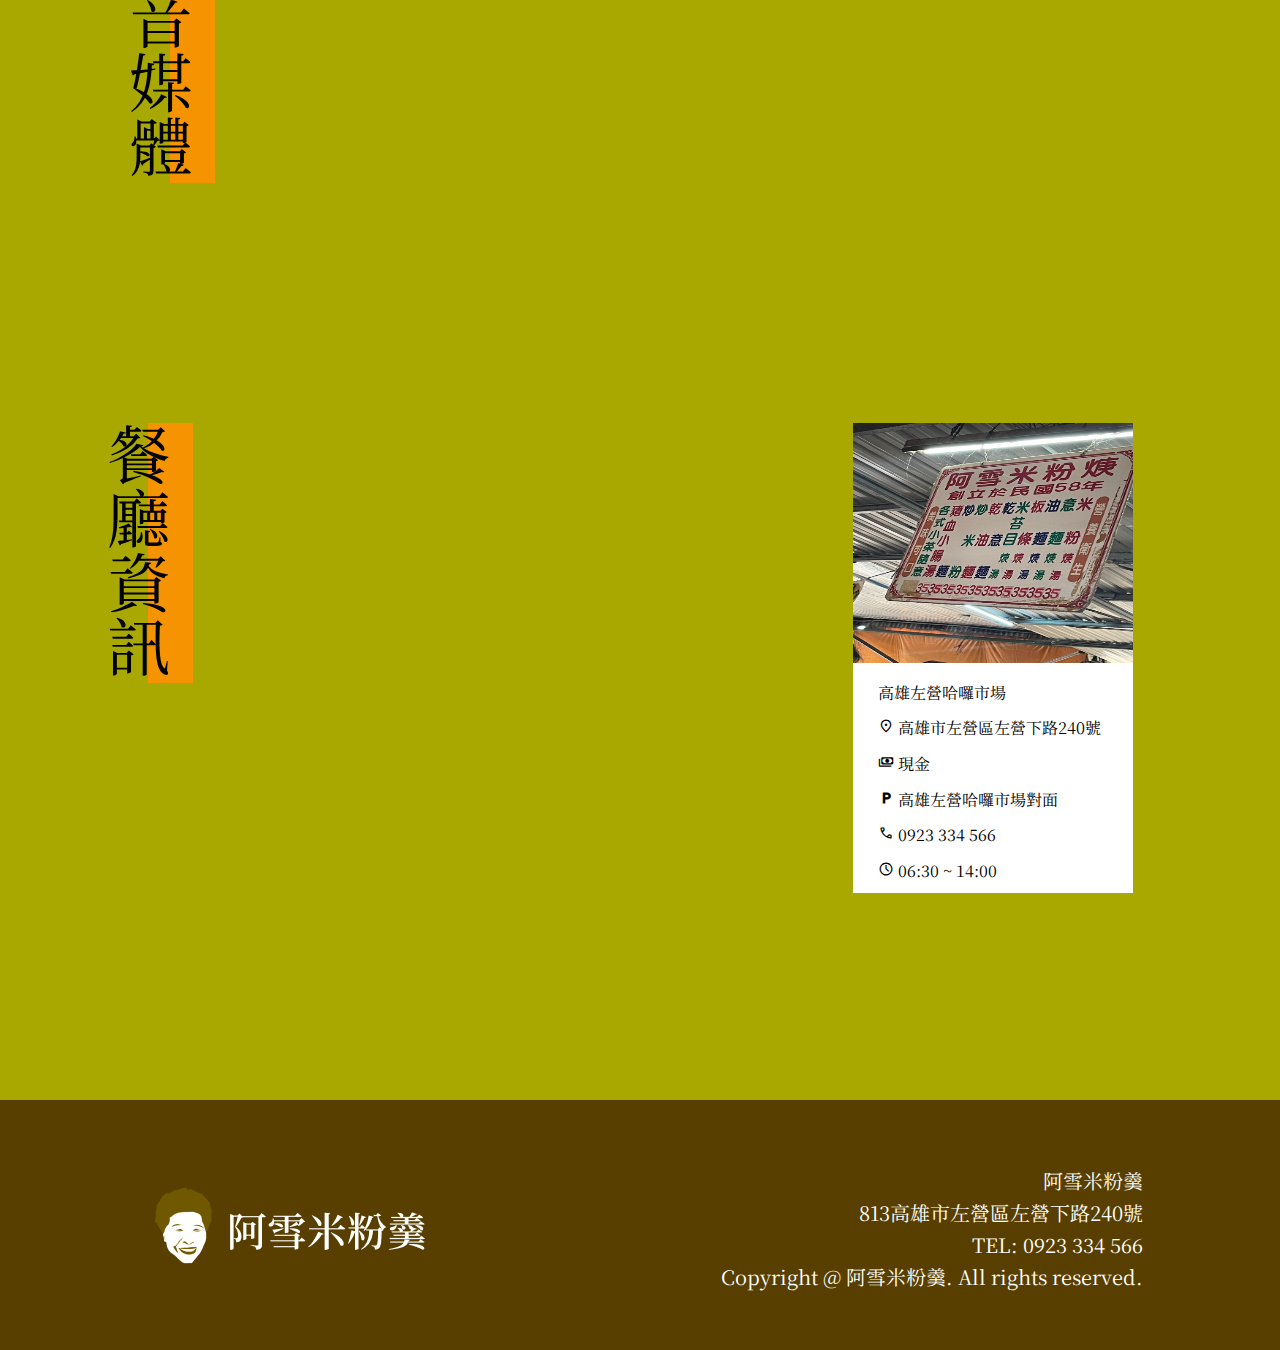
==== commit 08707ea1: "1" ====
--- a/index.html
+++ b/index.html
@@ -123,16 +123,15 @@
         };
 
         let leftshift = refreshWrapper(() => {
-            index++;
-            refresh();
-            setActiveButton(index);
+        index--;  // 將 index 減少1
+        refresh();
+        setActiveButton(index);
         });
 
         let rightshift = refreshWrapper(() => {
-            index--;
+            index++;  // 將 index 增加1
             refresh();
         });
-
         let setIndex = refreshWrapper((idx) => {
             index = idx;
             refresh();
--- a/css/index.css
+++ b/css/index.css
@@ -94,7 +94,7 @@
     margin: 0 auto;
 }
 .block{
-    width: 1263px;
+    width: 100%;
     height: 100%;
     position: relative;
     overflow: hidden;
